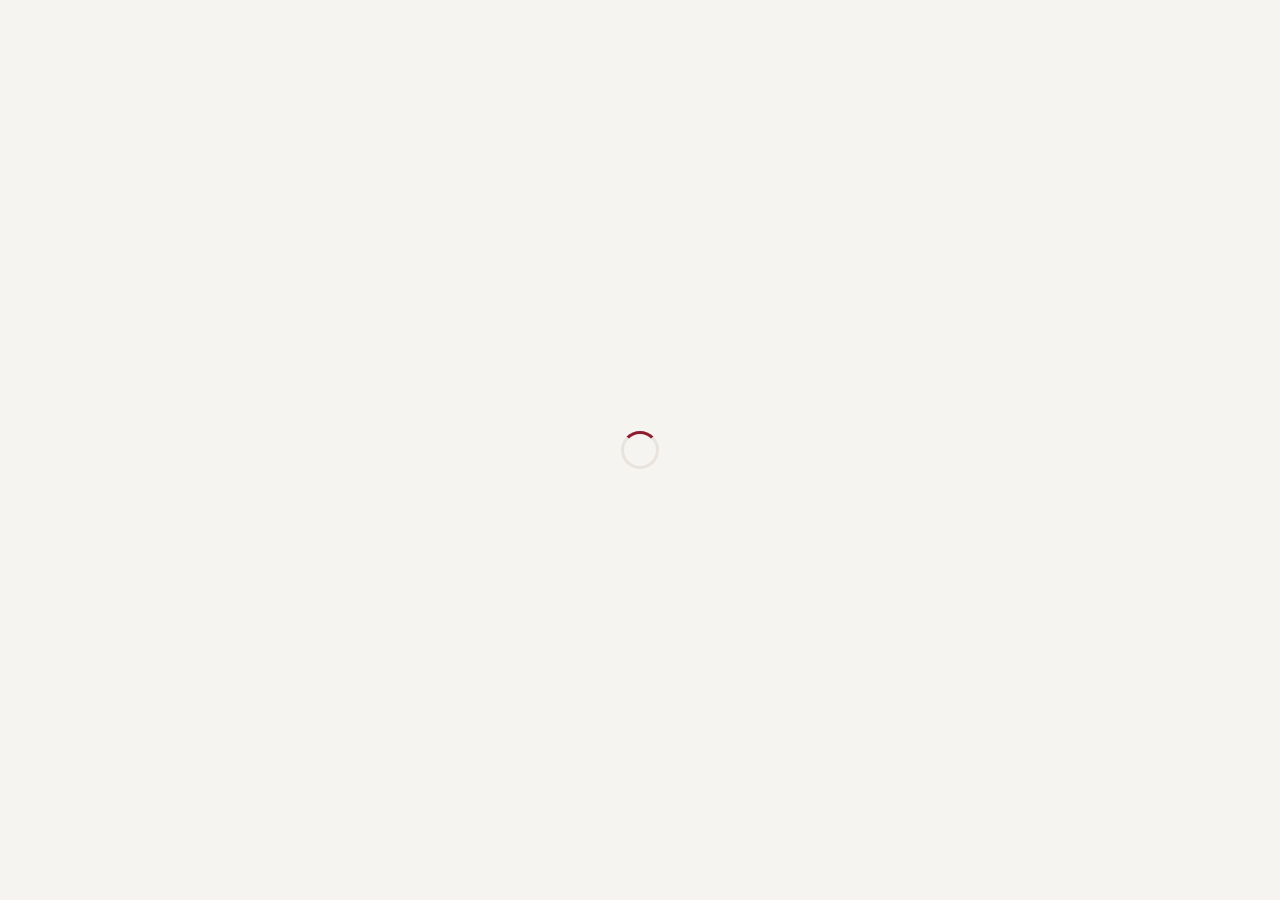
==== docs/index.html @ 516901fc "Dopo l'accesso con Google si torna alla pagina del link aperto (corso, file, profilo) Co-Authored-By" ====
<!doctype html>
<html lang="it" data-v="20261018r">
<head>
  <meta charset="utf-8">
  <meta name="viewport" content="width=device-width, initial-scale=1, viewport-fit=cover">
  <meta http-equiv="Content-Security-Policy" content="default-src 'self'; script-src 'self'; style-src 'self' https://fonts.googleapis.com; font-src https://fonts.gstatic.com; img-src 'self' data: blob: https://*.supabase.co https://*.backblazeb2.com https://*.r2.cloudflarestorage.com; media-src 'self' blob: https://*.supabase.co https://*.backblazeb2.com https://*.r2.cloudflarestorage.com; frame-src 'self' blob: https://*.supabase.co https://*.backblazeb2.com https://*.r2.cloudflarestorage.com; connect-src 'self' https://*.supabase.co wss://*.supabase.co https://*.backblazeb2.com https://*.r2.cloudflarestorage.com; object-src 'none'; base-uri 'self'; form-action 'self'">
  <meta name="referrer" content="strict-origin-when-cross-origin">
  <meta http-equiv="Cache-Control" content="no-cache">
  <meta name="theme-color" content="#8c1d2f">
  <meta name="apple-mobile-web-app-capable" content="yes">
  <meta name="mobile-web-app-capable" content="yes">
  <meta name="apple-mobile-web-app-title" content="Appunti STC">
  <meta name="apple-mobile-web-app-status-bar-style" content="black-translucent">
  <link rel="manifest" href="manifest.webmanifest">
  <title>Appunti per STC</title>
  <link rel="icon" href="img/favicon.svg" type="image/svg+xml">
  <link rel="apple-touch-icon" href="img/icon-180.png">
  <link rel="preconnect" href="https://fonts.googleapis.com">
  <link rel="preconnect" href="https://fonts.gstatic.com" crossorigin>
  <link rel="stylesheet" href="https://fonts.googleapis.com/css2?family=Inter:wght@400;500;600;700&family=Source+Serif+4:opsz,wght@8..60,500;8..60,600;8..60,700&display=swap">
  <link rel="stylesheet" href="css/style.css?v=20261018r">
  <script src="js/theme.js?v=20261018r"></script>
  <script src="config.js?v=20261018r"></script>
  <script src="js/vendor/supabase-2.110.0.js"></script>
  <script src="js/api.js?v=20261018r"></script>
  <script src="js/leagues.js?v=20261018r"></script>
  <script src="js/tour.js?v=20261018r"></script>
  <script src="js/app.js?v=20261018r" defer></script>
</head>
<body>
<svg xmlns="http://www.w3.org/2000/svg" class="sprite" width="0" height="0" aria-hidden="true">
  <symbol id="i-home" viewBox="0 0 24 24"><path d="M3 10.5 12 3l9 7.5V20a1 1 0 0 1-1 1h-5v-6h-6v6H4a1 1 0 0 1-1-1z" fill="none" stroke="currentColor" stroke-width="1.8" stroke-linejoin="round"/></symbol>
  <symbol id="i-book" viewBox="0 0 24 24"><path d="M4 5.5A2.5 2.5 0 0 1 6.5 3H20v15H6.5A2.5 2.5 0 0 0 4 20.5zM4 20.5A2.5 2.5 0 0 0 6.5 23H20v-5" fill="none" stroke="currentColor" stroke-width="1.8" stroke-linejoin="round"/><path d="M8 7h8M8 11h6" stroke="currentColor" stroke-width="1.8" stroke-linecap="round"/></symbol>
  <symbol id="i-upload" viewBox="0 0 24 24"><path d="M12 16V4m0 0-5 5m5-5 5 5M4 16v3a2 2 0 0 0 2 2h12a2 2 0 0 0 2-2v-3" fill="none" stroke="currentColor" stroke-width="1.8" stroke-linecap="round" stroke-linejoin="round"/></symbol>
  <symbol id="i-download" viewBox="0 0 24 24"><path d="M12 4v12m0 0-5-5m5 5 5-5M4 16v3a2 2 0 0 0 2 2h12a2 2 0 0 0 2-2v-3" fill="none" stroke="currentColor" stroke-width="1.8" stroke-linecap="round" stroke-linejoin="round"/></symbol>
  <symbol id="i-shield" viewBox="0 0 24 24"><path d="M12 3 4 6v6c0 4.6 3.4 8.4 8 9 4.6-.6 8-4.4 8-9V6z" fill="none" stroke="currentColor" stroke-width="1.8" stroke-linejoin="round"/><path d="m9 12 2 2 4-4" fill="none" stroke="currentColor" stroke-width="1.8" stroke-linecap="round" stroke-linejoin="round"/></symbol>
  <symbol id="i-search" viewBox="0 0 24 24"><circle cx="11" cy="11" r="7" fill="none" stroke="currentColor" stroke-width="1.8"/><path d="m20 20-3.5-3.5" stroke="currentColor" stroke-width="1.8" stroke-linecap="round"/></symbol>
  <symbol id="i-folder" viewBox="0 0 24 24"><path d="M3 6.5A1.5 1.5 0 0 1 4.5 5H9l2 2.5h8.5A1.5 1.5 0 0 1 21 9v9.5a1.5 1.5 0 0 1-1.5 1.5h-15A1.5 1.5 0 0 1 3 18.5z" fill="none" stroke="currentColor" stroke-width="1.8" stroke-linejoin="round"/></symbol>
  <symbol id="i-trash" viewBox="0 0 24 24"><path d="M4 7h16M10 11v6M14 11v6M5 7l1 12a2 2 0 0 0 2 2h8a2 2 0 0 0 2-2l1-12M9 7V4h6v3" fill="none" stroke="currentColor" stroke-width="1.8" stroke-linecap="round" stroke-linejoin="round"/></symbol>
  <symbol id="i-edit" viewBox="0 0 24 24"><path d="M4 20h4L19 9l-4-4L4 16zM13.5 6.5l4 4" fill="none" stroke="currentColor" stroke-width="1.8" stroke-linejoin="round"/></symbol>
  <symbol id="i-sun" viewBox="0 0 24 24"><circle cx="12" cy="12" r="4" fill="none" stroke="currentColor" stroke-width="1.8"/><path d="M12 2.5v2M12 19.5v2M4.6 4.6 6 6M18 18l1.4 1.4M2.5 12h2M19.5 12h2M4.6 19.4 6 18M18 6l1.4-1.4" stroke="currentColor" stroke-width="1.8" stroke-linecap="round"/></symbol>
  <symbol id="i-moon" viewBox="0 0 24 24"><path d="M20 14.5A8 8 0 0 1 9.5 4 8 8 0 1 0 20 14.5z" fill="none" stroke="currentColor" stroke-width="1.8" stroke-linejoin="round"/></symbol>
  <symbol id="i-plus" viewBox="0 0 24 24"><path d="M12 5v14M5 12h14" stroke="currentColor" stroke-width="2" stroke-linecap="round"/></symbol>
  <symbol id="i-logout" viewBox="0 0 24 24"><path d="M15 4h3a2 2 0 0 1 2 2v12a2 2 0 0 1-2 2h-3M10 16l-4-4 4-4M6 12h10" fill="none" stroke="currentColor" stroke-width="1.8" stroke-linecap="round" stroke-linejoin="round"/></symbol>
  <symbol id="i-menu" viewBox="0 0 24 24"><path d="M4 7h16M4 12h16M4 17h16" stroke="currentColor" stroke-width="1.8" stroke-linecap="round"/></symbol>
  <symbol id="i-user" viewBox="0 0 24 24"><circle cx="12" cy="8" r="4" fill="none" stroke="currentColor" stroke-width="1.8"/><path d="M4 21c1.5-4 4.5-6 8-6s6.5 2 8 6" fill="none" stroke="currentColor" stroke-width="1.8" stroke-linecap="round"/></symbol>
  <symbol id="i-users" viewBox="0 0 24 24"><circle cx="9" cy="8" r="3.5" fill="none" stroke="currentColor" stroke-width="1.8"/><path d="M2.5 20c1-3.5 3.5-5.5 6.5-5.5s5.5 2 6.5 5.5M16 4.5a3.5 3.5 0 0 1 0 7M18 14.5c2 .7 3.2 2.5 3.8 5.5" fill="none" stroke="currentColor" stroke-width="1.8" stroke-linecap="round"/></symbol>
  <symbol id="i-lock" viewBox="0 0 24 24"><rect x="5" y="10" width="14" height="11" rx="2" fill="none" stroke="currentColor" stroke-width="1.8"/><path d="M8 10V7a4 4 0 0 1 8 0v3" fill="none" stroke="currentColor" stroke-width="1.8"/></symbol>
  <symbol id="i-arrow-left" viewBox="0 0 24 24"><path d="M19 12H5m0 0 6-6m-6 6 6 6" fill="none" stroke="currentColor" stroke-width="1.8" stroke-linecap="round" stroke-linejoin="round"/></symbol>
  <symbol id="i-clock" viewBox="0 0 24 24"><circle cx="12" cy="12" r="9" fill="none" stroke="currentColor" stroke-width="1.8"/><path d="M12 7v5l3 2" fill="none" stroke="currentColor" stroke-width="1.8" stroke-linecap="round"/></symbol>
  <symbol id="i-file-pdf" viewBox="0 0 24 24"><path d="M6 2h8l5 5v13a2 2 0 0 1-2 2H6a2 2 0 0 1-2-2V4a2 2 0 0 1 2-2z" fill="none" stroke="currentColor" stroke-width="1.6" stroke-linejoin="round"/><path d="M14 2v5h5" fill="none" stroke="currentColor" stroke-width="1.6"/><text x="12" y="17.5" text-anchor="middle" font-size="5.6" font-weight="700" font-family="Arial, sans-serif" fill="currentColor">PDF</text></symbol>
  <symbol id="i-image" viewBox="0 0 24 24"><rect x="3" y="4" width="18" height="16" rx="2" fill="none" stroke="currentColor" stroke-width="1.8"/><circle cx="9" cy="10" r="2" fill="currentColor"/><path d="m4 18 5-5 4 4 3-3 4 4" fill="none" stroke="currentColor" stroke-width="1.8" stroke-linejoin="round"/></symbol>
  <symbol id="i-audio" viewBox="0 0 24 24"><path d="M9 18V6l11-2v12" fill="none" stroke="currentColor" stroke-width="1.8" stroke-linejoin="round"/><circle cx="6.5" cy="18" r="2.5" fill="none" stroke="currentColor" stroke-width="1.8"/><circle cx="17.5" cy="16" r="2.5" fill="none" stroke="currentColor" stroke-width="1.8"/></symbol>
  <symbol id="i-video" viewBox="0 0 24 24"><rect x="3" y="5" width="13" height="14" rx="2" fill="none" stroke="currentColor" stroke-width="1.8"/><path d="m16 10 5-3v10l-5-3z" fill="none" stroke="currentColor" stroke-width="1.8" stroke-linejoin="round"/></symbol>
  <symbol id="i-doc" viewBox="0 0 24 24"><path d="M6 2h8l5 5v13a2 2 0 0 1-2 2H6a2 2 0 0 1-2-2V4a2 2 0 0 1 2-2z" fill="none" stroke="currentColor" stroke-width="1.8" stroke-linejoin="round"/><path d="M14 2v5h5M8 13h8M8 17h5" fill="none" stroke="currentColor" stroke-width="1.8" stroke-linecap="round"/></symbol>
  <symbol id="i-archive" viewBox="0 0 24 24"><rect x="3" y="4" width="18" height="5" rx="1" fill="none" stroke="currentColor" stroke-width="1.8"/><path d="M5 9v10a2 2 0 0 0 2 2h10a2 2 0 0 0 2-2V9M10 13h4" fill="none" stroke="currentColor" stroke-width="1.8" stroke-linecap="round"/></symbol>
  <symbol id="i-trophy" viewBox="0 0 24 24"><path d="M8 4h8v5a4 4 0 0 1-8 0zM8 6H4.5a1 1 0 0 0-1 1c0 2.5 2 4.5 4.6 4.5M16 6h3.5a1 1 0 0 1 1 1c0 2.5-2 4.5-4.6 4.5M12 13v4M8.5 20h7M10 17h4l.5 3h-5z" fill="none" stroke="currentColor" stroke-width="1.8" stroke-linecap="round" stroke-linejoin="round"/></symbol>
  <symbol id="i-flag" viewBox="0 0 24 24"><path d="M5 21V4M5 4h11l-2 4 2 4H5" fill="none" stroke="currentColor" stroke-width="1.8" stroke-linecap="round" stroke-linejoin="round"/></symbol>
  <symbol id="i-ban" viewBox="0 0 24 24"><circle cx="12" cy="12" r="8.5" fill="none" stroke="currentColor" stroke-width="1.8"/><path d="m6 6 12 12" stroke="currentColor" stroke-width="1.8" stroke-linecap="round"/></symbol>
  <symbol id="i-dots" viewBox="0 0 24 24"><circle cx="5" cy="12" r="2" fill="currentColor"/><circle cx="12" cy="12" r="2" fill="currentColor"/><circle cx="19" cy="12" r="2" fill="currentColor"/></symbol>
  <symbol id="i-check" viewBox="0 0 24 24"><path d="m5 12.5 4.5 4.5L19 7.5" fill="none" stroke="currentColor" stroke-width="2" stroke-linecap="round" stroke-linejoin="round"/></symbol>
  <symbol id="i-link" viewBox="0 0 24 24"><path d="M14 4h6v6M20 4l-9 9M18 14v5a1 1 0 0 1-1 1H5a1 1 0 0 1-1-1V7a1 1 0 0 1 1-1h5" fill="none" stroke="currentColor" stroke-width="1.8" stroke-linecap="round" stroke-linejoin="round"/></symbol>
  <symbol id="i-phone" viewBox="0 0 24 24"><rect x="7" y="2.5" width="10" height="19" rx="2.5" fill="none" stroke="currentColor" stroke-width="1.8"/><path d="M11 18.5h2" stroke="currentColor" stroke-width="1.8" stroke-linecap="round"/></symbol>
  <symbol id="i-mail" viewBox="0 0 24 24"><rect x="3" y="5" width="18" height="14" rx="2" fill="none" stroke="currentColor" stroke-width="1.8"/><path d="m4 7 8 6 8-6" fill="none" stroke="currentColor" stroke-width="1.8" stroke-linejoin="round"/></symbol>
  <symbol id="i-chat" viewBox="0 0 24 24"><path d="M4 19.5 5.3 15A8 8 0 1 1 9 18.7z" fill="none" stroke="currentColor" stroke-width="1.8" stroke-linejoin="round"/></symbol>
  <symbol id="i-alert" viewBox="0 0 24 24"><path d="M12 3 2.5 20h19z" fill="none" stroke="currentColor" stroke-width="1.8" stroke-linejoin="round"/><path d="M12 10v4.5M12 17.2v.1" stroke="currentColor" stroke-width="2" stroke-linecap="round"/></symbol>
  <symbol id="i-heart" viewBox="0 0 24 24"><path d="M12 20s-7.5-4.6-7.5-10.2A4.3 4.3 0 0 1 12 7.3a4.3 4.3 0 0 1 7.5 2.5C19.5 15.4 12 20 12 20z" fill="currentColor"/></symbol>
  <symbol id="i-star" viewBox="0 0 24 24"><path d="M12 3.6l2.6 5.3 5.8.9-4.2 4.1 1 5.8L12 17l-5.2 2.7 1-5.8-4.2-4.1 5.8-.9z" stroke="currentColor" stroke-width="1.8" stroke-linejoin="round"/></symbol>
  <symbol id="i-thumb" viewBox="0 0 24 24"><path d="M7 10v10H4V10zM7 10l4-7c1.4 0 2.4 1.2 2.1 2.6L12.6 9H19a2 2 0 0 1 2 2.3l-1.2 7A2 2 0 0 1 17.8 20H7" stroke="currentColor" stroke-width="1.8" stroke-linejoin="round"/></symbol>
  <symbol id="i-sort" viewBox="0 0 24 24"><path d="M7 4v16m0 0-3-3m3 3 3-3M17 20V4m0 0-3 3m3-3 3 3" fill="none" stroke="currentColor" stroke-width="1.8" stroke-linecap="round" stroke-linejoin="round"/></symbol>
  <symbol id="i-chevron" viewBox="0 0 24 24"><path d="m9 6 6 6-6 6" fill="none" stroke="currentColor" stroke-width="2" stroke-linecap="round" stroke-linejoin="round"/></symbol>
  <symbol id="i-crest" viewBox="0 0 64 64"><path d="M32 4 8 14v4h48v-4z" fill="currentColor"/><rect x="8" y="50" width="48" height="5" fill="currentColor"/><rect x="5" y="56" width="54" height="4" fill="currentColor"/><g fill="currentColor"><rect x="12" y="21" width="6" height="27"/><rect x="23" y="21" width="6" height="27"/><rect x="35" y="21" width="6" height="27"/><rect x="46" y="21" width="6" height="27"/></g><circle cx="32" cy="11.5" r="2.5" fill="var(--crest-bg, #fff)"/></symbol>
</svg>
<div id="app">
  <div class="boot"><div class="spinner" aria-label="Caricamento"></div></div>
</div>
<div class="toast-stack" id="toasts" aria-live="polite"></div>
<noscript><p class="center">Per usare la piattaforma è necessario attivare JavaScript.</p></noscript>
</body>
</html>
---- docs/css/style.css ----
/* =========================================================================
   e-Learning d'Ateneo — foglio di stile
   ========================================================================= */
:root {
  --primary: #8c1d2f;
  --accent: #c8a24a;
  --primary-dark: color-mix(in srgb, var(--primary) 78%, #000);
  --brand: var(--primary);       /* fondo di barra laterale e riquadri di benvenuto */
  --brand-dark: color-mix(in srgb, var(--brand) 78%, #000);
  --primary-soft: color-mix(in srgb, var(--primary) 9%, var(--mix));
  --accent-soft: color-mix(in srgb, var(--accent) 18%, var(--mix));

  --bg: #f6f4f0;
  --surface: #ffffff;
  --ink: #1f1b1c;
  --ink-2: #4a4446;
  --muted: #7a7275;
  --line: #e8e3dd;
  --line-2: #f1ede8;

  --ok: #1f7a4d;
  --ok-soft: color-mix(in srgb, var(--ok) 11%, var(--mix));
  --err: #b42318;
  --err-soft: color-mix(in srgb, var(--err) 9%, var(--mix));

  --k-pdf: #c0392b;
  --k-image: #2a7f62;
  --k-audio: #7b4fc4;
  --k-video: #1f6fb2;
  --k-document: #3b5b8a;
  --k-other: #8a6d3b;

  --mix: #fff;
  --hover: #fbfaf8;              /* colore di base per le tinte chiare (in tema scuro diventa la superficie) */
  --accent-ink: color-mix(in srgb, var(--accent) 45%, #000);
  color-scheme: light;

  --radius: 14px;
  --radius-sm: 9px;
  --shadow: 0 1px 2px rgba(31, 27, 28, .05), 0 4px 16px rgba(31, 27, 28, .05);
  --shadow-lg: 0 10px 40px rgba(31, 27, 28, .12);
  --sidebar-w: 268px;

  --font: 'Inter', system-ui, -apple-system, 'Segoe UI', Roboto, sans-serif;
  --serif: 'Source Serif 4', Georgia, 'Times New Roman', serif;
}

*, *::before, *::after { box-sizing: border-box; }
html { -webkit-text-size-adjust: 100%; }
body { margin: 0; font-family: var(--font); color: var(--ink); background: var(--bg); font-size: 15px; line-height: 1.55; }
a { color: var(--primary); text-decoration: none; }
a:hover { text-decoration: underline; }
img { max-width: 100%; }
h1, h2, h3 { font-family: var(--serif); font-weight: 600; letter-spacing: -.01em; line-height: 1.2; margin: 0; }
h1 { font-size: clamp(1.6rem, 2.6vw, 2.1rem); }
h2 { font-size: 1.2rem; }
h3 { font-size: 1.05rem; }
p { margin: .4rem 0; }
svg { width: 20px; height: 20px; flex-shrink: 0; }
[hidden] { display: none !important; }
.sprite { position: absolute; width: 0; height: 0; overflow: hidden; }
.muted { color: var(--muted); }
.small { font-size: .85rem; }
.center { text-align: center; }
.right { text-align: right; }
.break { word-break: break-all; }
.eyebrow { text-transform: uppercase; letter-spacing: .12em; font-size: .72rem; font-weight: 600; color: var(--primary); margin: 0 0 .35rem; }
.skip-link { position: absolute; left: -999px; top: 8px; background: var(--surface); padding: 8px 14px; border-radius: 8px; z-index: 100; }
.skip-link:focus { left: 8px; }
:focus-visible { outline: 3px solid color-mix(in srgb, var(--accent) 70%, transparent); outline-offset: 2px; }

/* ---------- Pulsanti ---------- */
.btn {
  display: inline-flex; align-items: center; justify-content: center; gap: .5rem;
  padding: .65rem 1.1rem; border-radius: 10px; border: 1px solid transparent;
  font: 600 .92rem/1.2 var(--font); cursor: pointer; text-decoration: none !important;
  transition: background .15s, box-shadow .15s, transform .05s, border-color .15s; white-space: nowrap;
}
.btn svg { width: 18px; height: 18px; }
.btn:active { transform: translateY(1px); }
.btn-primary { background: var(--primary); color: #fff; box-shadow: 0 2px 8px color-mix(in srgb, var(--primary) 30%, transparent); }
.btn-primary:hover { background: var(--primary-dark); }
.btn-ghost { background: var(--surface); color: var(--ink); border-color: var(--line); }
.btn-ghost:hover { border-color: color-mix(in srgb, var(--primary) 40%, var(--line)); color: var(--primary); }
.btn-light { background: rgba(255, 255, 255, .16); color: #fff; border-color: rgba(255, 255, 255, .3); backdrop-filter: blur(4px); }
.btn-light:hover { background: rgba(255, 255, 255, .26); }
.btn-danger { background: var(--err-soft); color: var(--err); border-color: color-mix(in srgb, var(--err) 25%, var(--mix)); }
.btn-danger:hover { background: var(--err); color: #fff; }
.btn-sm { padding: .42rem .75rem; font-size: .82rem; border-radius: 8px; }
.btn-block { width: 100%; }
.icon-btn {
  display: inline-grid; place-items: center; width: 36px; height: 36px; border-radius: 9px;
  border: 1px solid var(--line); background: var(--surface); color: var(--ink-2); cursor: pointer;
  transition: all .15s;
}
.icon-btn svg { width: 18px; height: 18px; }
.icon-btn:hover { color: var(--primary); border-color: color-mix(in srgb, var(--primary) 35%, var(--line)); background: var(--primary-soft); }
.icon-btn.danger:hover { color: #fff; background: var(--err); border-color: var(--err); }
.link { font-weight: 600; font-size: .88rem; }

/* ---------- Layout applicazione ---------- */
.sidebar {
  position: fixed; inset: 0 auto 0 0; width: var(--sidebar-w); z-index: 40;
  background: linear-gradient(180deg, var(--brand) 0%, var(--brand-dark) 100%);
  color: #fff; display: flex; flex-direction: column; padding: 22px 16px;
  transition: transform .25s ease;
}
.brand { display: flex; align-items: center; gap: 12px; color: inherit; text-decoration: none !important; padding: 4px 8px 22px; border-bottom: 1px solid rgba(255, 255, 255, .14); }
.brand-crest { width: 40px; height: 40px; color: var(--accent); --crest-bg: var(--primary); }
.brand-text { display: flex; flex-direction: column; line-height: 1.2; }
.brand-text strong { font-family: var(--serif); font-size: 1.2rem; font-weight: 700; }
.brand-text small { opacity: .75; font-size: .76rem; }
.nav { display: flex; flex-direction: column; gap: 3px; margin-top: 18px; }
.nav-label { text-transform: uppercase; letter-spacing: .14em; font-size: .66rem; opacity: .55; margin: 14px 12px 6px; }
.nav a { display: flex; align-items: center; gap: 12px; color: rgba(255, 255, 255, .85); padding: 10px 12px; border-radius: 10px; font-weight: 500; text-decoration: none; transition: background .15s; }
.nav a svg { opacity: .85; }
.nav a:hover { background: rgba(255, 255, 255, .09); color: #fff; }
.nav a.active { background: rgba(255, 255, 255, .15); color: #fff; box-shadow: inset 3px 0 0 var(--accent); }
.sidebar-foot { margin-top: auto; display: flex; gap: 10px; align-items: flex-start; font-size: .76rem; opacity: .7; padding: 14px 8px 0; border-top: 1px solid rgba(255, 255, 255, .14); }
.sidebar-foot svg { width: 16px; height: 16px; margin-top: 2px; }
.sidebar-backdrop { display: none; }

.main-wrap { margin-left: var(--sidebar-w); min-height: 100vh; display: flex; flex-direction: column; }
.topbar {
  position: sticky; top: 0; z-index: 30; display: flex; align-items: center; gap: 16px;
  padding: 14px 32px; background: color-mix(in srgb, var(--bg) 85%, transparent);
  backdrop-filter: blur(10px); border-bottom: 1px solid var(--line);
}
.menu-btn { display: none; }
.top-search { flex: 1; max-width: 560px; position: relative; }
.top-search svg { position: absolute; left: 13px; top: 50%; transform: translateY(-50%); color: var(--muted); width: 18px; height: 18px; }
.top-search input[type=search] { width: 100%; padding: .7rem 1rem .7rem 2.6rem; border-radius: 12px; border: 1px solid var(--line); background: var(--surface); font: inherit; }
.top-search input:focus { outline: none; border-color: color-mix(in srgb, var(--primary) 45%, var(--line)); box-shadow: 0 0 0 4px var(--primary-soft); }

.user-menu { margin-left: auto; position: relative; }
.user-btn { display: flex; align-items: center; gap: 10px; background: none; border: 0; cursor: pointer; padding: 4px 6px; border-radius: 12px; font: inherit; color: inherit; text-align: left; }
.user-btn:hover { background: var(--surface); }
.user-meta { display: flex; flex-direction: column; line-height: 1.2; }
.user-meta strong { font-size: .9rem; }
.user-meta small { font-size: .74rem; color: var(--muted); }
.avatar {
  width: 38px; height: 38px; border-radius: 50%; display: grid; place-items: center;
  background: linear-gradient(135deg, var(--primary), color-mix(in srgb, var(--primary) 60%, var(--accent)));
  color: #fff; font-weight: 700; font-size: .85rem; letter-spacing: .02em; flex-shrink: 0;
}
.avatar.sm { width: 34px; height: 34px; font-size: .78rem; }
.avatar.lg { width: 72px; height: 72px; font-size: 1.4rem; flex: none; }
.profile-head { display: flex; align-items: center; gap: 18px; }
.profile-head h1 { margin: 2px 0 4px; }
.profile-head p { margin: 0; }
a.user-link { color: inherit; text-decoration: none; }
a.user-link:hover strong, .podium-name:hover strong { color: var(--primary); text-decoration: underline; }
.podium-name { color: inherit; text-decoration: none; }
.dropdown {
  position: absolute; right: 0; top: calc(100% + 8px); width: 260px; background: var(--surface);
  border: 1px solid var(--line); border-radius: 12px; box-shadow: var(--shadow-lg); padding: 6px;
  opacity: 0; visibility: hidden; transform: translateY(-4px); transition: all .15s;
}
.user-menu.open .dropdown { opacity: 1; visibility: visible; transform: none; }
.dropdown-head { padding: 10px 12px; border-bottom: 1px solid var(--line-2); margin-bottom: 4px; display: flex; flex-direction: column; }
.dropdown-head small { color: var(--muted); word-break: break-all; }
.dropdown a, .dropdown button {
  display: flex; width: 100%; align-items: center; gap: 10px; padding: 9px 12px; border-radius: 8px;
  background: none; border: 0; font: inherit; color: var(--ink); cursor: pointer; text-decoration: none;
}
.dropdown a:hover, .dropdown button:hover { background: var(--primary-soft); color: var(--primary); }
.dropdown svg { width: 18px; height: 18px; }

.content { padding: 28px 32px 40px; flex: 1; width: 100%; max-width: 1360px; }
.footer { display: flex; justify-content: space-between; flex-wrap: wrap; gap: 8px; padding: 18px 32px; color: var(--muted); font-size: .8rem; border-top: 1px solid var(--line); }

/* ---------- Messaggi ---------- */
.flash-stack { display: grid; gap: 10px; margin-bottom: 20px; }
.flash { display: flex; align-items: center; gap: 10px; padding: 12px 16px; border-radius: 10px; font-weight: 500; font-size: .92rem; border: 1px solid; margin: 12px 0; }
.flash-stack .flash { margin: 0; }
.flash-success { background: var(--ok-soft); color: var(--ok); border-color: color-mix(in srgb, var(--ok) 20%, var(--mix)); }
.flash-error { background: var(--err-soft); color: var(--err); border-color: color-mix(in srgb, var(--err) 20%, var(--mix)); }
.flash-close { margin-left: auto; background: none; border: 0; font-size: 1.3rem; line-height: 1; cursor: pointer; color: inherit; opacity: .6; }

/* ---------- Pannelli & intestazioni ---------- */
.panel { background: var(--surface); border: 1px solid var(--line); border-radius: var(--radius); box-shadow: var(--shadow); padding: 22px; margin-bottom: 24px; }
.panel-head { display: flex; align-items: center; justify-content: space-between; gap: 12px; margin-bottom: 16px; }
.panel-head.wrap { flex-wrap: wrap; }
.page-head { display: flex; align-items: flex-end; justify-content: space-between; gap: 16px; flex-wrap: wrap; margin-bottom: 22px; }
.back-link { display: inline-flex; align-items: center; gap: 6px; color: var(--muted); font-size: .88rem; font-weight: 500; margin-bottom: 14px; }
.back-link svg { width: 16px; height: 16px; }
.back-link:hover { color: var(--primary); text-decoration: none; }

.welcome {
  position: relative; overflow: hidden; display: flex; justify-content: space-between; align-items: center; gap: 20px; flex-wrap: wrap;
  padding: 30px 32px; border-radius: 18px; margin-bottom: 22px; color: #fff;
  background:
    radial-gradient(circle at 92% -10%, color-mix(in srgb, var(--accent) 55%, transparent) 0, transparent 40%),
    linear-gradient(120deg, var(--brand) 0%, var(--brand-dark) 100%);
}
.welcome::after { content: ''; position: absolute; inset: 0; background-image: radial-gradient(rgba(255, 255, 255, .08) 1px, transparent 1px); background-size: 18px 18px; pointer-events: none; }
.welcome > * { position: relative; z-index: 1; }
.welcome .eyebrow { color: var(--accent); }
.welcome .muted { color: rgba(255, 255, 255, .78); }
.welcome-actions { display: flex; gap: 10px; flex-wrap: wrap; }
.welcome .btn-primary { background: #fff; color: var(--primary); box-shadow: none; }
.welcome .btn-primary:hover { background: var(--accent-soft); }
.welcome .btn-ghost { background: transparent; color: #fff; border-color: rgba(255, 255, 255, .4); }
.welcome .btn-ghost:hover { background: rgba(255, 255, 255, .12); color: #fff; }

.stats { display: grid; grid-template-columns: repeat(4, 1fr); gap: 16px; margin-bottom: 24px; }
.stat { display: flex; align-items: center; gap: 14px; background: var(--surface); border: 1px solid var(--line); border-radius: var(--radius); padding: 18px; box-shadow: var(--shadow); }
.stat-ic { width: 46px; height: 46px; border-radius: 12px; display: grid; place-items: center; background: var(--primary-soft); color: var(--primary); }
.stat strong { display: block; font-family: var(--serif); font-size: 1.55rem; line-height: 1.1; }
.stat small { color: var(--muted); font-size: .82rem; }

.two-col { display: grid; grid-template-columns: 1.15fr 1fr; gap: 24px; align-items: start; }

/* ---------- Corsi ---------- */
.course-grid { display: grid; grid-template-columns: repeat(auto-fill, minmax(250px, 1fr)); gap: 20px; }
.course-grid.compact { grid-template-columns: repeat(auto-fill, minmax(200px, 1fr)); gap: 14px; }
.dash-stack { display: grid; gap: 24px; }
.dash-courses { grid-template-columns: repeat(3, minmax(0, 1fr)); gap: 16px; }
.dash-stack > .panel { margin: 0; }
@media (max-width: 1000px) { .dash-courses { grid-template-columns: repeat(2, minmax(0, 1fr)); } }
@media (max-width: 560px) { .dash-courses { grid-template-columns: 1fr; } }
.course-card { display: flex; flex-direction: column; background: var(--surface); border: 1px solid var(--line); border-radius: var(--radius); overflow: hidden; color: inherit; text-decoration: none !important; box-shadow: var(--shadow); transition: transform .18s, box-shadow .18s; }
.course-card:hover { transform: translateY(-3px); box-shadow: var(--shadow-lg); }
.course-cover { position: relative; height: 96px; padding: 14px; color: #fff; overflow: hidden; }
.compact .course-cover { height: 78px; }
.course-cover::before { content: ''; position: absolute; inset: 0; background-image: repeating-linear-gradient(135deg, rgba(255, 255, 255, .07) 0 2px, transparent 2px 14px); }
.cover-ic { position: absolute; right: -8px; bottom: -14px; width: 86px; height: 86px; opacity: .18; }
.course-code { position: relative; display: inline-block; font-size: .7rem; font-weight: 700; letter-spacing: .08em; background: rgba(0, 0, 0, .18); padding: 3px 9px; border-radius: 99px; }
.course-code.light { background: rgba(255, 255, 255, .16); }
.course-info { padding: 14px 16px 16px; display: flex; flex-direction: column; flex: 1; }
.course-info h3 { margin-bottom: 2px; }
.course-info p { font-size: .84rem; margin: 0 0 12px; }
.course-foot { margin-top: auto; display: flex; align-items: center; justify-content: space-between; gap: 8px; font-size: .8rem; color: var(--ink-2); }
.course-foot span { display: inline-flex; align-items: center; gap: 6px; }
.course-foot svg { width: 15px; height: 15px; color: var(--primary); }

.cover-0 { background: linear-gradient(135deg, #8c1d2f, #b33a4d); }
.cover-1 { background: linear-gradient(135deg, #1d4e89, #3a78b8); }
.cover-2 { background: linear-gradient(135deg, #1f6b54, #34977a); }
.cover-3 { background: linear-gradient(135deg, #6a3f99, #9466c4); }
.cover-4 { background: linear-gradient(135deg, #a3611a, #cf8b3c); }
.cover-5 { background: linear-gradient(135deg, #24525e, #3f8496); }
.cover-6 { background: linear-gradient(135deg, #7c2d58, #ab4f83); }
.cover-7 { background: linear-gradient(135deg, #3d4a5c, #607089); }

.course-hero { position: relative; overflow: hidden; border-radius: 18px; color: #fff; padding: 30px 32px; display: flex; justify-content: space-between; gap: 24px; margin-bottom: 24px; }
/* il titolo va a capo nel suo spazio: numero di materiali e pulsanti restano a destra */
.course-hero-body { flex: 1 1 auto; min-width: 0; }
.course-hero-body h1 { overflow-wrap: break-word; }
.course-hero-side { flex: none; }
.course-hero::before { content: ''; position: absolute; inset: 0; background-image: repeating-linear-gradient(135deg, rgba(255, 255, 255, .06) 0 2px, transparent 2px 16px); }
.course-hero > * { position: relative; }
.course-hero h1 { margin: 10px 0 6px; font-size: clamp(1.7rem, 3vw, 2.4rem); }
.course-hero p { opacity: .9; margin: 0; }
.course-desc { max-width: 680px; margin-top: 10px !important; opacity: .82 !important; font-size: .93rem; }
.course-hero-side { display: flex; flex-direction: column; align-items: flex-end; justify-content: space-between; gap: 16px; }
.hero-count { text-align: right; }
.hero-count strong { display: block; font-family: var(--serif); font-size: 2.4rem; line-height: 1; }
.hero-count small { opacity: .8; }
.hero-admin { display: flex; gap: 8px; flex-wrap: wrap; justify-content: flex-end; }
.hero-admin .danger:hover { background: var(--err); border-color: var(--err); }

.course-layout { display: grid; grid-template-columns: minmax(0, 1fr) 340px; gap: 24px; align-items: start; }
.upload-panel { position: sticky; top: 92px; }
.upload-panel h2 { display: flex; align-items: center; gap: 8px; margin-bottom: 4px; }
.upload-panel h2 svg { color: var(--primary); }

/* ---------- Tab e ricerca inline ---------- */
.tabs { display: flex; gap: 6px; flex-wrap: wrap; }
.tabs a { padding: 7px 13px; border-radius: 99px; color: var(--ink-2); font-weight: 500; font-size: .86rem; border: 1px solid var(--line); text-decoration: none; }
.tabs a span { color: var(--muted); font-size: .78rem; margin-left: 3px; }
.tabs a:hover { border-color: color-mix(in srgb, var(--primary) 40%, var(--line)); }
.tabs a.active { background: var(--primary); border-color: var(--primary); color: #fff; }
.tabs a.active span { color: rgba(255, 255, 255, .8); }
.inline-search { position: relative; }
.inline-search svg { position: absolute; left: 11px; top: 50%; transform: translateY(-50%); width: 16px; height: 16px; color: var(--muted); }
.inline-search input[type=search] { padding: .52rem .8rem .52rem 2.1rem; border: 1px solid var(--line); border-radius: 10px; font: inherit; font-size: .88rem; width: 220px; background: var(--bg); }

.filter-bar { display: flex; gap: 10px; margin-bottom: 20px; flex-wrap: wrap; }
.input-ic { position: relative; flex: 0 1 420px; }
.input-ic.grow { flex: 1 1 360px; }
.input-ic svg { position: absolute; left: 12px; top: 50%; transform: translateY(-50%); color: var(--muted); width: 18px; height: 18px; }
.input-ic input { padding-left: 2.5rem !important; }

/* ---------- Elenco file ---------- */
.file-list { list-style: none; margin: 0; padding: 0; display: flex; flex-direction: column; }
.file-item { display: flex; align-items: center; gap: 14px; padding: 12px 6px; border-bottom: 1px solid var(--line-2); border-radius: 10px; transition: background .12s; }
.file-item:last-child { border-bottom: 0; }
.file-item:hover { background: var(--hover); }
.file-thumb { width: 52px; height: 52px; border-radius: 11px; display: grid; place-items: center; overflow: hidden; flex-shrink: 0; color: var(--kc); background: color-mix(in srgb, var(--kc) 11%, var(--mix)); }
.file-thumb svg { width: 26px; height: 26px; }
.file-thumb img { width: 100%; height: 100%; object-fit: cover; }
.dense .file-thumb { width: 42px; height: 42px; }
.dense .file-thumb svg { width: 22px; height: 22px; }
.file-body { min-width: 0; flex: 1; }
.file-title { display: block; font-weight: 600; color: var(--ink); overflow: hidden; text-overflow: ellipsis; white-space: nowrap; }
.file-title:has(+ .badge-new) { display: inline-block; max-width: calc(100% - 66px); vertical-align: bottom; }
.file-meta { display: flex; flex-wrap: wrap; align-items: center; gap: 6px; font-size: .8rem; color: var(--muted); margin-top: 3px; }
.meta-link { color: var(--ink-2); font-weight: 500; }
.dot { opacity: .5; }
.file-actions { display: flex; gap: 6px; flex-shrink: 0; }
.file-actions form { margin: 0; }

.kind-pdf { --kc: var(--k-pdf); }
.kind-image { --kc: var(--k-image); }
.kind-audio { --kc: var(--k-audio); }
.kind-video { --kc: var(--k-video); }
.kind-document { --kc: var(--k-document); }
.kind-other { --kc: var(--k-other); }
.tag { display: inline-block; font-size: .7rem; font-weight: 700; letter-spacing: .03em; text-transform: uppercase; padding: 2px 8px; border-radius: 6px; color: var(--kc, var(--primary)); background: color-mix(in srgb, var(--kc, var(--primary)) 11%, var(--mix)); }

.empty { text-align: center; padding: 36px 16px; color: var(--muted); }
.empty svg { width: 46px; height: 46px; color: color-mix(in srgb, var(--primary) 40%, var(--mix)); margin-bottom: 6px; }
.empty .btn { margin-top: 12px; }
.empty.small { padding: 20px; }
.results-count { margin: 0 0 8px; }

/* ---------- Form ---------- */
.form, .upload-form { display: flex; flex-direction: column; gap: 14px; margin-top: 18px; }
.form label, .upload-form label { display: flex; flex-direction: column; gap: 6px; font-weight: 600; font-size: .86rem; color: var(--ink-2); }
input[type=text], input[type=email], input[type=search], textarea, select {
  width: 100%; padding: .68rem .85rem; border: 1px solid var(--line); border-radius: 10px;
  font: inherit; font-weight: 400; color: var(--ink); background: var(--surface); transition: border-color .15s, box-shadow .15s;
}
textarea { resize: vertical; }
select { width: auto; min-width: 160px; }
input:focus, textarea:focus, select:focus { outline: none; border-color: color-mix(in srgb, var(--primary) 45%, var(--line)); box-shadow: 0 0 0 4px var(--primary-soft); }
.form-row { display: grid; grid-template-columns: 1fr 1fr; gap: 14px; }
.form-actions { display: flex; justify-content: flex-end; gap: 10px; margin-top: 6px; }
.form-panel { max-width: 720px; }
.form-error { color: var(--err); font-size: .86rem; font-weight: 500; margin: 0; }

.dropzone {
  position: relative; display: flex !important; flex-direction: column; align-items: center; gap: 4px !important;
  padding: 26px 16px; border: 2px dashed color-mix(in srgb, var(--primary) 28%, var(--line)); border-radius: 12px;
  background: var(--primary-soft); text-align: center; cursor: pointer; transition: all .15s; color: var(--ink-2) !important;
}
.dropzone svg { width: 34px; height: 34px; color: var(--primary); margin-bottom: 4px; }
.dropzone strong { color: var(--ink); font-size: .95rem; }
.dropzone span { font-weight: 400; font-size: .84rem; }
.dropzone u { color: var(--primary); }
.dropzone input { position: absolute; inset: 0; opacity: 0; cursor: pointer; }
.dropzone.drag { border-color: var(--primary); background: color-mix(in srgb, var(--primary) 14%, var(--mix)); transform: scale(1.01); }
.selected-files { list-style: none; margin: -4px 0 0; padding: 0; display: flex; flex-direction: column; gap: 6px; }
.selected-files li { display: flex; justify-content: space-between; gap: 8px; font-size: .82rem; padding: 7px 10px; background: var(--bg); border-radius: 8px; }
.selected-files li span:first-child { overflow: hidden; text-overflow: ellipsis; white-space: nowrap; }
.progress { position: relative; height: 26px; background: var(--line-2); border-radius: 99px; overflow: hidden; }
.progress-bar { height: 100%; width: 0; background: linear-gradient(90deg, var(--primary), color-mix(in srgb, var(--primary) 60%, var(--accent))); transition: width .2s; }
.progress span { position: absolute; inset: 0; display: grid; place-items: center; font-size: .78rem; font-weight: 700; color: var(--ink); }

/* ---------- Dettaglio file ---------- */
.file-layout { display: grid; grid-template-columns: minmax(0, 1fr) 340px; gap: 24px; align-items: start; }
.viewer-panel { padding: 0; overflow: hidden; }
.viewer { background: #2b2627; min-height: 300px; display: grid; place-items: center; }
.viewer iframe { width: 100%; height: 78vh; border: 0; background: #fff; display: block; }
.viewer img { display: block; max-height: 78vh; width: auto; margin: 0 auto; }
.viewer video { width: 100%; max-height: 78vh; display: block; background: #000; }
.viewer.kind-audio, .viewer.kind-document, .viewer.kind-other { background: linear-gradient(135deg, var(--primary-soft), var(--accent-soft)); }
.audio-card { display: flex; flex-direction: column; align-items: center; gap: 14px; padding: 48px 24px; width: 100%; max-width: 520px; text-align: center; }
.audio-art { width: 140px; height: 140px; border-radius: 24px; display: grid; place-items: center; color: #fff; background: linear-gradient(135deg, var(--k-audio), #a77ee6); box-shadow: var(--shadow-lg); }
.audio-art svg { width: 64px; height: 64px; }
.audio-card audio { width: 100%; }
.no-preview { text-align: center; padding: 60px 24px; color: var(--ink-2); }
.no-preview > svg { width: 64px; height: 64px; color: var(--primary); }
.file-details h1 { font-size: 1.45rem; margin: 10px 0 8px; word-break: break-word; }
.file-desc { color: var(--ink-2); white-space: pre-line; }
.details { display: grid; grid-template-columns: auto 1fr; gap: 8px 14px; margin: 18px 0; font-size: .88rem; }
.details dt { color: var(--muted); }
.details dd { margin: 0; font-weight: 500; }
.stack { display: flex; flex-direction: column; gap: 10px; }
.stack form { margin: 0; }

/* ---------- Amministrazione ---------- */
.table-wrap { overflow-x: auto; margin: 0 -22px; }
.table { width: 100%; border-collapse: collapse; font-size: .88rem; }
.table th { text-align: left; font-size: .72rem; text-transform: uppercase; letter-spacing: .08em; color: var(--muted); font-weight: 600; padding: 10px 22px; border-bottom: 1px solid var(--line); background: var(--hover); }
.table td { padding: 12px 22px; border-bottom: 1px solid var(--line-2); vertical-align: middle; }
.table th.right, .table td.right { text-align: right; }
.table form { margin: 0; display: inline-block; }
.user-cell { display: flex; align-items: center; gap: 10px; }
.user-cell div { display: flex; flex-direction: column; }
.user-cell small { color: var(--muted); }
.role { display: inline-block; padding: 3px 10px; border-radius: 99px; font-size: .76rem; font-weight: 600; }
.role-admin { background: var(--accent-soft); color: var(--accent-ink); }
.role-student { background: var(--line-2); color: var(--ink-2); }
.audit { list-style: none; margin: 0; padding: 0; }
.audit li { display: grid; grid-template-columns: 170px 1fr auto; gap: 12px; align-items: center; padding: 9px 0; border-bottom: 1px solid var(--line-2); font-size: .86rem; }
.audit li:last-child { border-bottom: 0; }
.audit-action { font-size: .72rem; font-weight: 700; text-transform: uppercase; letter-spacing: .04em; color: var(--ink-2); background: var(--line-2); border-radius: 6px; padding: 3px 8px; justify-self: start; }
.a-file_eliminato, .a-corso_eliminato, .a-login_rifiutato, .a-ruolo_admin_revocato { background: var(--err-soft); color: var(--err); }
.a-file_caricato, .a-corso_creato { background: var(--ok-soft); color: var(--ok); }
.a-ruolo_admin_assegnato { background: var(--accent-soft); color: var(--accent-ink); }
.audit-text { overflow: hidden; text-overflow: ellipsis; }

/* ---------- Errori ---------- */
.error-page { min-height: 100vh; display: grid; place-items: center; }
.error-card { max-width: 520px; margin: 60px auto; text-align: center; padding: 40px 32px; }
.error-code { display: block; font-family: var(--serif); font-size: 4rem; font-weight: 700; color: var(--primary); line-height: 1; margin-bottom: 8px; }
.error-card .btn { margin-top: 16px; }

/* ---------- Login ---------- */
.login-page { background: var(--surface); }
.login-grid { display: grid; grid-template-columns: 1.1fr 1fr; min-height: 100vh; }
.login-hero {
  position: relative; overflow: hidden; color: #fff; padding: 44px 56px; display: flex; flex-direction: column;
  background:
    radial-gradient(circle at 85% 15%, color-mix(in srgb, var(--accent) 45%, transparent) 0, transparent 38%),
    radial-gradient(circle at 10% 95%, rgba(255, 255, 255, .1) 0, transparent 35%),
    linear-gradient(150deg, var(--brand) 0%, var(--brand-dark) 100%);
}
.hero-pattern { position: absolute; inset: 0; background-image: radial-gradient(rgba(255, 255, 255, .09) 1px, transparent 1px); background-size: 22px 22px; mask-image: linear-gradient(180deg, #000, transparent 85%); }
.login-hero > * { position: relative; }
.brand-lg { border: 0; padding: 0; }
.brand-lg .brand-crest { width: 52px; height: 52px; }
.brand-lg .brand-text strong { font-size: 1.5rem; }
.brand-lg .brand-text small { font-size: .88rem; }
.hero-copy { margin: auto 0; max-width: 560px; padding: 40px 0; }
.hero-copy .eyebrow { color: var(--accent); }
.hero-copy h1 { font-size: clamp(2rem, 3.6vw, 3rem); font-weight: 600; margin-bottom: 16px; }
.lead { font-size: 1.08rem; opacity: .86; }
.hero-features { list-style: none; padding: 0; margin: 28px 0 0; display: grid; gap: 14px; }
.hero-features li { display: flex; align-items: center; gap: 14px; opacity: .95; }
.feat-ic { width: 40px; height: 40px; border-radius: 11px; display: grid; place-items: center; background: rgba(255, 255, 255, .12); border: 1px solid rgba(255, 255, 255, .18); flex-shrink: 0; }
.feat-ic svg { color: var(--accent); }
.hero-foot { opacity: .6; font-size: .8rem; margin: 0; }
.login-panel { display: grid; place-items: center; padding: 40px 24px; background: var(--bg); }
.login-card { width: 100%; max-width: 420px; background: var(--surface); border: 1px solid var(--line); border-radius: 18px; padding: 36px 32px; box-shadow: var(--shadow-lg); }
.login-card h2 { font-size: 1.8rem; }
.login-card > .muted { margin-bottom: 22px; }
.btn-sso { padding: .95rem 1rem; font-size: 1rem; margin-top: 8px; }
.sso-crest { width: 22px !important; height: 22px !important; color: var(--accent); --crest-bg: var(--primary); }
.privacy-note { display: flex; gap: 12px; margin-top: 24px; padding: 14px; background: var(--bg); border-radius: 12px; font-size: .82rem; color: var(--ink-2); }
.privacy-note svg { color: var(--ok); margin-top: 2px; }
.privacy-note p { margin: 0; }
.privacy-note strong { display: block; color: var(--ink); margin-bottom: 2px; }
.dev-banner { font-size: .82rem; background: var(--accent-soft); border: 1px dashed var(--accent); padding: 10px 12px; border-radius: 10px; color: var(--ink-2); }
.dev-banner strong { display: block; color: var(--ink); }

/* ---------- Responsive ---------- */
@media (max-width: 1180px) {
  .two-col, .course-layout, .file-layout { grid-template-columns: 1fr; }
  .upload-panel { position: static; }
  .stats { grid-template-columns: repeat(2, 1fr); }
}
@media (max-width: 900px) {
  .sidebar { transform: translateX(-100%); box-shadow: var(--shadow-lg); }
  body.sidebar-open .sidebar { transform: none; }
  body.sidebar-open .sidebar-backdrop { display: block; position: fixed; inset: 0; background: rgba(0, 0, 0, .35); z-index: 35; }
  .main-wrap { margin-left: 0; }
  .menu-btn { display: inline-grid; }
  .topbar { padding: 12px 16px; gap: 10px; }
  .content { padding: 20px 16px 32px; }
  .footer { padding: 16px; }
  .user-meta { display: none; }
  .login-grid { grid-template-columns: 1fr; }
  .login-hero { padding: 28px 24px; }
  .hero-copy { padding: 28px 0 10px; }
  .hero-features, .hero-foot { display: none; }
  .welcome, .course-hero { padding: 24px 20px; }
  .course-hero { flex-wrap: wrap; }
  .course-hero-side { align-items: flex-start; flex-direction: row; width: 100%; }
  .hero-count { text-align: left; }
  .audit li { grid-template-columns: 1fr; gap: 4px; }
}
@media (max-width: 560px) {
  .stats { grid-template-columns: 1fr 1fr; gap: 10px; }
  .stat { padding: 14px; gap: 10px; }
  .stat-ic { width: 38px; height: 38px; }
  .form-row { grid-template-columns: 1fr; }
  .inline-search, .inline-search input { width: 100%; }
  .file-meta .dot, .file-meta span:nth-last-child(-n+2) { display: none; }
  .panel { padding: 16px; }
  .table-wrap { margin: 0 -16px; }
}

/* ---------- Versione statica (GitHub Pages + Supabase) ---------- */
.boot { min-height: 50vh; display: grid; place-items: center; }
#app > .boot { min-height: 100vh; }
.spinner { width: 38px; height: 38px; border-radius: 50%; border: 3px solid var(--line); border-top-color: var(--primary); animation: spin .8s linear infinite; }
@keyframes spin { to { transform: rotate(360deg); } }
.toast-stack { position: fixed; z-index: 100; right: 16px; bottom: 16px; display: grid; gap: 10px; max-width: min(420px, calc(100vw - 32px)); }
.toast-stack .flash { margin: 0; box-shadow: var(--shadow-lg); animation: toast-in .2s ease; transition: opacity .4s, transform .4s; }
.toast-stack .flash.out { opacity: 0; transform: translateY(8px); }
@keyframes toast-in { from { opacity: 0; transform: translateY(8px); } }
.demo-bar { position: fixed; z-index: 90; left: 50%; bottom: 14px; transform: translateX(-50%); background: var(--ink); color: #fff; font-size: .78rem; padding: 7px 14px; border-radius: 99px; box-shadow: var(--shadow-lg); max-width: calc(100vw - 32px); text-align: center; }
.login-grid { background: var(--bg); }
.btn-sso .google-g { width: 22px; height: 22px; background: #fff; border-radius: 50%; padding: 2px; }
.selected-files li.bad { background: var(--err-soft); color: var(--err); }
.selected-files li.bad .muted { color: var(--err); }
.error-card .error-code { font-size: 3rem; }
.legal { max-width: 820px; margin: 0 auto; }
.legal h2 { margin: 1.6rem 0 .4rem; }
.legal ul { padding-left: 1.2rem; }
.legal li { margin: .3rem 0; }
.footer a { color: inherit; text-decoration: underline; }
.hero-foot a { color: inherit; text-decoration: underline; }
.usage-bar { height: 12px; border-radius: 99px; background: var(--line-2); overflow: hidden; margin: 4px 0 10px; }
.usage-bar > div { height: 100%; width: 0; border-radius: 99px; background: var(--ok); transition: width .4s; }
.usage-mid > div { background: var(--accent); }
.usage-high > div { background: var(--err); }
.flash-info { background: var(--accent-soft); color: var(--accent-ink); border-color: color-mix(in srgb, var(--accent) 35%, var(--mix)); }
.pin-note { display: flex; gap: 8px; align-items: center; font-size: .84rem; color: var(--ok); background: var(--ok-soft); padding: 8px 10px; border-radius: 8px; margin: 0 0 14px; }
.pin-note svg { width: 16px; height: 16px; }
.usage-sub { font-family: var(--font); font-size: .9rem; font-weight: 600; margin: 16px 0 6px; }
.evict-list { margin: 0; padding-left: 1.2rem; display: grid; gap: 6px; font-size: .88rem; }
.evict-list li span { display: block; }
.a-file_eliminato_auto { background: var(--err-soft); color: var(--err); }
.a-file_importato, .a-archivio_scompattato { background: var(--accent-soft); color: var(--accent-ink); }
.import-stats { list-style: none; margin: 4px 0 8px; padding: 0; display: grid; grid-template-columns: repeat(auto-fit, minmax(130px, 1fr)); gap: 10px; }
.import-stats li { background: var(--line-2); border-radius: var(--radius-sm); padding: 10px 12px; }
.import-stats strong { display: block; font-size: 1.3rem; }
.import-stats small { color: var(--muted); }
.check-list { list-style: none; margin: 0 0 12px; padding: 0; display: grid; gap: 8px; }
.check-list li { display: flex; gap: 10px; align-items: flex-start; padding: 10px 12px; border-radius: var(--radius-sm); font-size: .9rem; }
.check-list li.ok { background: var(--ok-soft); color: var(--ok); }
.check-list li.bad { background: var(--err-soft); color: var(--err); }
.check-list li svg { width: 18px; height: 18px; flex: none; margin-top: 2px; }
.check-list small { display: block; margin-top: 2px; }
.token-box { background: var(--accent-soft); border-radius: var(--radius-sm); padding: 12px; margin: 0 0 12px; display: grid; gap: 8px; }
.token-box input { font-family: ui-monospace, Menlo, monospace; font-size: .85rem; width: 100%; }
.token-box .btn { justify-self: start; }
.a-file_protetto { background: var(--ok-soft); color: var(--ok); }

/* ---------- Classifica ---------- */
svg.emblem { width: auto; height: auto; }
.emblem { display: block; flex-shrink: 0; filter: drop-shadow(0 3px 6px rgba(0, 0, 0, .18)); }
.rank-hero { position: relative; overflow: hidden; display: flex; align-items: center; gap: 28px; padding: 28px 32px; border-radius: 18px; margin-bottom: 24px; color: #fff;
  background: radial-gradient(circle at 15% 50%, rgba(255, 255, 255, .18), transparent 45%), linear-gradient(120deg, #1b1f3a, #2c2350 60%, #3b1f3f); }
.rank-hero::after { content: ''; position: absolute; inset: 0; background-image: radial-gradient(rgba(255, 255, 255, .07) 1px, transparent 1px); background-size: 16px 16px; pointer-events: none; }
.rank-hero > * { position: relative; z-index: 1; }
.rank-hero .eyebrow { color: #f5cf5a; }
.rank-hero h1 { font-size: clamp(1.8rem, 3.4vw, 2.6rem); }
.rank-hero-meta { opacity: .9; margin: 6px 0 12px; }
.rank-hero-body { flex: 1; min-width: 0; }
.rank-hero-emblem .emblem { filter: drop-shadow(0 8px 24px rgba(0, 0, 0, .45)); }
.rank-progress { height: 10px; border-radius: 99px; background: rgba(255, 255, 255, .15); overflow: hidden; max-width: 460px; }
.rank-progress > div { height: 100%; width: 0; background: linear-gradient(90deg, #f5cf5a, #ffe9a6); border-radius: 99px; transition: width .5s; }
.podium { display: grid; grid-template-columns: repeat(3, 1fr); gap: 16px; align-items: end; margin-bottom: 24px; }
.podium-place { position: relative; display: flex; flex-direction: column; align-items: center; text-align: center; gap: 6px; background: var(--surface); border: 1px solid var(--line); border-radius: var(--radius); padding: 18px 12px; box-shadow: var(--shadow); }
.podium-place.place-1 { padding-top: 26px; padding-bottom: 30px; border-color: color-mix(in srgb, #f5cf5a 60%, var(--line)); box-shadow: 0 10px 30px rgba(200, 160, 40, .2); }
.podium-place small { color: var(--muted); }
.podium-rank { position: absolute; top: 10px; left: 12px; width: 28px; height: 28px; border-radius: 50%; display: grid; place-items: center; font-weight: 700; font-size: .85rem; color: #fff; background: #9aa3ad; }
.place-1 .podium-rank { background: linear-gradient(135deg, #e0a91b, #f5cf5a); }
.place-3 .podium-rank { background: linear-gradient(135deg, #8a4f24, #c98a55); }
.rank-cols { grid-template-columns: 1.4fr 1fr; }
.tiers-strip { display: grid; grid-template-columns: repeat(auto-fill, minmax(84px, 1fr)); gap: 10px; }
.tier-chip { display: flex; flex-direction: column; align-items: center; gap: 2px; padding: 10px 4px; border-radius: 12px; border: 1px solid transparent; text-align: center; }
.tier-chip strong { font-size: .8rem; }
.tier-chip small { font-size: .72rem; color: var(--muted); }
.tier-chip.current { border-color: var(--accent); background: var(--accent-soft); }
.rank-table .rank-pos { font-weight: 700; color: var(--muted); width: 40px; }
.rank-table tr.is-me td { background: var(--accent-soft); }
.league-cell { display: flex; align-items: center; gap: 8px; white-space: nowrap; }
.rules ul { margin: 8px 0 0; padding-left: 1.1rem; display: grid; gap: 6px; font-size: .9rem; }

/* ---------- Moderazione ---------- */
.row-actions { display: inline-flex; gap: 6px; flex-wrap: wrap; justify-content: flex-end; }
.danger-text { color: var(--err); }
.danger-text:hover { color: #fff; background: var(--err); border-color: var(--err); }
.role-banned { background: var(--err-soft); color: var(--err); }
.ban-reason { color: var(--err) !important; }
tr.is-banned td { background: var(--err-soft); }
.btn-report { color: var(--muted); font-weight: 500; }
.btn-report:hover { color: var(--err); }
.reports .panel-head h2 { display: flex; align-items: center; gap: 8px; color: var(--err); }
.pill-count { background: var(--err); color: #fff; border-radius: 99px; padding: 2px 10px; font-weight: 700; font-size: .8rem; }
.report-list { list-style: none; margin: 0; padding: 0; }
.report-list > li { display: flex; justify-content: space-between; gap: 14px; align-items: flex-start; flex-wrap: wrap; padding: 12px 0; border-bottom: 1px solid var(--line-2); }
.report-list > li:last-child { border-bottom: 0; }
.report-main { display: flex; flex-direction: column; gap: 2px; min-width: 0; flex: 1 1 260px; }
.report-reasons { margin: 6px 0 0; padding-left: 1rem; font-size: .86rem; }
.banned-page { min-height: 100vh; display: grid; place-items: center; padding: 24px; }
.banned-card { max-width: 480px; text-align: center; padding: 36px 30px; }
.banned-card > svg { width: 52px; height: 52px; color: var(--err); margin-bottom: 8px; }
.banned-card h1 { margin-bottom: 8px; }
.ban-box { background: var(--err-soft); color: var(--err); border-radius: 10px; padding: 10px 14px; text-align: left; }
.a-utente_sospeso { background: var(--err-soft); color: var(--err); }
.a-utente_riattivato { background: var(--ok-soft); color: var(--ok); }
@media (max-width: 1180px) { .rank-cols { grid-template-columns: 1fr; } }
@media (max-width: 700px) {
  .rank-hero { flex-direction: column; text-align: center; padding: 24px 18px; }
  .rank-progress { margin: 0 auto; }
  .podium { gap: 8px; }
  .podium-place { padding: 14px 6px; }
  .podium-place strong { font-size: .85rem; }
}

/* ---------- Corsi per laurea e anno ---------- */
.sr-only { position: absolute; width: 1px; height: 1px; overflow: hidden; clip: rect(0 0 0 0); white-space: nowrap; }
.degree-tabs { display: flex; gap: 10px; flex-wrap: wrap; margin-bottom: 22px; }
.degree-tabs a { display: flex; flex-direction: column; gap: 2px; padding: 12px 18px; min-width: 170px; border-radius: 14px; border: 1px solid var(--line); background: var(--surface); color: var(--ink); text-decoration: none; box-shadow: var(--shadow); transition: border-color .15s, background .15s; }
.degree-tabs a span { font-size: .8rem; color: var(--muted); }
.degree-tabs a:hover { border-color: color-mix(in srgb, var(--primary) 40%, var(--line)); }
.degree-tabs a.active { background: var(--primary); border-color: var(--primary); color: #fff; }
.degree-tabs a.active span { color: rgba(255, 255, 255, .8); }
.degree-tabs a.unassigned { border-style: dashed; }
.degree-tabs a.unassigned.active { background: var(--accent); border-color: var(--accent); border-style: solid; }
.year-section { margin-bottom: 30px; }
.year-head { display: flex; align-items: center; gap: 12px; flex-wrap: wrap; margin-bottom: 14px; padding-bottom: 10px; border-bottom: 1px solid var(--line); }
.year-head h2 { display: flex; align-items: center; gap: 10px; }
.year-badge { display: inline-grid; place-items: center; width: 40px; height: 40px; border-radius: 12px; background: var(--primary-soft); color: var(--primary); font-family: var(--serif); font-size: 1.1rem; }
.year-add { margin-left: auto; }
.year-empty { padding: 14px 16px; border: 1px dashed var(--line); border-radius: 12px; margin: 0; }
.year-more { margin-top: 14px; }
.year-more > summary { list-style: none; display: inline-flex; align-items: center; gap: 8px; cursor: pointer; font-weight: 600; font-size: .9rem; color: var(--primary); padding: 8px 14px; border: 1px solid var(--line); border-radius: 10px; background: var(--surface); }
.year-more > summary::-webkit-details-marker { display: none; }
.year-more > summary:hover { border-color: var(--primary); background: var(--primary-soft); }
.year-more > summary svg { width: 16px; height: 16px; transform: rotate(90deg); transition: transform .2s; }
.year-more[open] > summary svg { transform: rotate(-90deg); }
.year-more .when-open, .year-more[open] .when-closed { display: none; }
.year-more[open] .when-open { display: inline; }
.year-more > .course-grid { margin-top: 14px; }
.course-item { display: flex; flex-direction: column; gap: 8px; }
.course-item .course-card { flex: 1; }
.move-select { display: flex; align-items: center; gap: 8px; padding: 0 10px; border: 1px solid var(--line); border-radius: 10px; background: var(--surface); color: var(--muted); }
.move-select svg { width: 16px; height: 16px; }
.move-select select { border: 0; background: transparent; padding: .5rem 0; min-width: 0; width: 100%; font-size: .84rem; color: var(--ink); box-shadow: none !important; }
.move-select.light { background: rgba(255, 255, 255, .16); border-color: rgba(255, 255, 255, .3); color: #fff; padding: 0 8px; }
.move-select.light select { color: #fff; width: auto; }
.move-select.light select option { color: var(--ink); }
.form select[name=placement] { width: 100%; }

/* ---------- Menu laterale: anno di corso ---------- */
.nav-tree { display: flex; flex-direction: column; margin: 2px 0 6px 22px; padding-left: 12px; border-left: 1px solid rgba(255, 255, 255, .14); }
.nav-sub-label { font-size: .66rem; letter-spacing: .12em; text-transform: uppercase; opacity: .5; margin: 4px 0 2px; }
.nav-group { font-size: .78rem; font-weight: 600; opacity: .75; margin: 6px 0 1px; }
.nav .nav-leaf { padding: 5px 10px; font-size: .84rem; border-radius: 8px; }
.nav .nav-leaf.active { box-shadow: none; background: rgba(255, 255, 255, .15); }
.crumbs { display: flex; flex-wrap: wrap; gap: 8px; align-items: center; font-size: .86rem; color: var(--muted); margin: -8px 0 18px; }
.crumbs a { color: var(--muted); }
.crumbs strong { color: var(--ink); }

/* ---------- Menu ⋯ dei corsi ---------- */
.course-item { position: relative; }
.course-menu { position: absolute; top: 10px; right: 10px; z-index: 5; }
.course-menu.inline { position: relative; top: auto; right: auto; }
.kebab { display: grid; place-items: center; width: 34px; height: 34px; border-radius: 10px; border: 0; cursor: pointer; color: #fff; background: rgba(0, 0, 0, .28); backdrop-filter: blur(4px); transition: background .15s; }
.kebab:hover, .course-menu.open .kebab { background: rgba(0, 0, 0, .5); }
.kebab svg { width: 18px; height: 18px; }
.course-menu.inline .kebab { width: 32px; height: 32px; background: rgba(255, 255, 255, .16); border: 1px solid rgba(255, 255, 255, .3); }
.course-menu-pop { position: absolute; right: 0; top: calc(100% + 6px); width: 240px; padding: 6px; background: var(--surface); border: 1px solid var(--line); border-radius: 12px; box-shadow: var(--shadow-lg);
  opacity: 0; visibility: hidden; transform: translateY(-4px); transition: all .15s; }
.course-menu.open .course-menu-pop { opacity: 1; visibility: visible; transform: none; }
.course-menu-pop a, .course-menu-pop button { display: flex; align-items: center; gap: 10px; width: 100%; padding: 8px 10px; border: 0; border-radius: 8px; background: none; font: inherit; font-size: .88rem; color: var(--ink); text-align: left; cursor: pointer; text-decoration: none; }
.course-menu-pop a:hover, .course-menu-pop button:hover:not(:disabled) { background: var(--primary-soft); color: var(--primary); }
.course-menu-pop svg { width: 16px; height: 16px; }
.course-menu-pop button.current { color: var(--ok); font-weight: 600; cursor: default; }
.menu-label { margin: 6px 10px 2px; font-size: .68rem; letter-spacing: .1em; text-transform: uppercase; color: var(--muted); border-top: 1px solid var(--line-2); padding-top: 8px; }

/* ---------- Pagina Rappresentanti ---------- */
.reps-hero { position: relative; overflow: hidden; display: flex; align-items: center; justify-content: space-between; gap: 20px; padding: 30px 32px; border-radius: 18px; margin-bottom: 24px; color: #fff;
  background: radial-gradient(circle at 90% 0, color-mix(in srgb, var(--accent) 50%, transparent), transparent 45%), linear-gradient(120deg, var(--primary), var(--primary-dark)); }
.reps-hero .eyebrow { color: var(--accent); }
.reps-hero p { max-width: 620px; opacity: .88; }
.reps-hero-ic { width: 110px !important; height: 110px !important; opacity: .2; flex-shrink: 0; }
.rep-grid { display: grid; grid-template-columns: repeat(auto-fill, minmax(280px, 1fr)); gap: 14px; }
.rep-card { position: relative; display: flex; gap: 14px; align-items: flex-start; padding: 16px; border: 1px solid var(--line); border-radius: 14px; background: var(--hover); }
.rep-avatar { width: 52px; height: 52px; font-size: 1rem; }
.rep-body { min-width: 0; flex: 1; }
.rep-body h3 { margin-bottom: 2px; }
.rep-contacts { display: flex; flex-direction: column; gap: 4px; margin-top: 8px; font-size: .86rem; }
.rep-contacts a { display: inline-flex; align-items: center; gap: 7px; color: var(--ink-2); word-break: break-all; }
.rep-contacts a:hover { color: var(--primary); }
.rep-contacts svg { width: 15px; height: 15px; color: var(--primary); }
.rep-contacts .wa svg { color: #1f9d55; }
.item-tools { display: flex; gap: 4px; flex-shrink: 0; }
.rep-card .item-tools { position: absolute; top: 10px; right: 10px; }
.info-grid { display: grid; grid-template-columns: repeat(2, 1fr); gap: 0 24px; }
.info-section .panel-head h2 { display: flex; align-items: center; gap: 8px; }
.info-section .panel-head h2 svg { color: var(--primary); }
.info-list { list-style: none; margin: 0; padding: 0; display: grid; gap: 8px; }
.info-list li { display: flex; gap: 8px; align-items: center; }
.info-item { flex: 1; display: flex; flex-direction: column; gap: 2px; padding: 10px 40px 10px 14px; border-radius: 10px; border: 1px solid var(--line-2); background: var(--hover); color: var(--ink); text-decoration: none !important; position: relative; }
a.info-item:hover { border-color: color-mix(in srgb, var(--primary) 35%, var(--line)); background: var(--primary-soft); }
a.info-item > svg { position: absolute; right: 12px; top: 50%; transform: translateY(-50%); width: 16px; height: 16px; color: var(--muted); }
.made-by { display: flex; gap: 16px; align-items: center; background: linear-gradient(120deg, var(--primary-soft), var(--accent-soft)); }
.made-by > svg { width: 40px; height: 40px; color: #d6334f; flex-shrink: 0; }
.made-by p { margin: 4px 0 0; }
.credit { white-space: nowrap; }
.credit .heart { color: #e0435c; }
.hero-foot .credit { display: inline-block; margin-top: 4px; }
.hero-foot .credit .heart { color: #ff8fa3; }
.modal-backdrop { position: fixed; inset: 0; z-index: 200; background: rgba(20, 16, 18, .45); display: grid; place-items: center; padding: 16px; animation: toast-in .15s ease; }
.modal { width: 100%; max-width: 480px; max-height: 90vh; overflow: auto; margin: 0; }
.modal h2 { margin-bottom: 4px; }
@media (max-width: 900px) { .info-grid { grid-template-columns: 1fr; } .reps-hero-ic { display: none; } }
.rep-card:has(.item-tools) .rep-body { padding-right: 72px; }

/* ---------- Corsi: menu a tendina ---------- */
.nav-row { display: flex; align-items: center; gap: 4px; }
.nav-row > a { flex: 1; }
.nav-toggle { display: grid; place-items: center; width: 32px; height: 32px; border: 0; border-radius: 8px; background: none; color: rgba(255, 255, 255, .8); cursor: pointer; }
.nav-toggle:hover { background: rgba(255, 255, 255, .1); }
.nav-toggle svg { width: 16px; height: 16px; transition: transform .2s; }
.nav-toggle.open svg { transform: rotate(90deg); }
.nav-tree { display: none; }
.nav-tree.open { display: flex; }
.courses-toolbar { display: flex; gap: 10px; flex-wrap: wrap; align-items: stretch; margin-bottom: 20px; }
.courses-toolbar .filter-bar { margin: 0; flex: 1 1 320px; flex-wrap: nowrap; }
.courses-toolbar .filter-bar .input-ic { flex: 1 1 auto; min-width: 0; }
.courses-toolbar { align-items: center; }
.aa-select { position: relative; display: flex; align-items: center; gap: 8px; padding: .6rem 12px; border: 1px solid var(--line); border-radius: 10px; background: var(--surface); font-size: .86rem; font-weight: 600; color: var(--ink-2); cursor: pointer; transition: border-color .15s, background .15s; }
.aa-select:hover { border-color: var(--primary); background: var(--primary-soft); }
.aa-select:focus-within { border-color: var(--primary); box-shadow: 0 0 0 3px var(--primary-soft); }
.aa-select svg { width: 16px; height: 16px; color: var(--primary); }
.aa-select .aa-value { color: var(--ink); font-weight: 700; white-space: nowrap; }
.aa-select .aa-caret { display: flex; margin-left: auto; }
.aa-select .aa-caret svg { transform: rotate(90deg); color: var(--muted); }
.aa-select select { position: absolute; inset: 0; width: 100%; height: 100%; opacity: 0; cursor: pointer; border: 0; padding: 0; margin: 0; appearance: none; }

/* ---------- Pagina Professori ---------- */
.prof-toolbar { display: flex; gap: 10px; margin-bottom: 12px; }
.prof-depts { display: flex; flex-wrap: wrap; gap: 8px; margin-bottom: 18px; }
.chip-btn { padding: 6px 12px; border-radius: 99px; border: 1px solid var(--line); background: var(--surface); font: inherit; font-size: .84rem; color: var(--ink-2); cursor: pointer; }
.chip-btn:hover { border-color: color-mix(in srgb, var(--primary) 40%, var(--line)); }
.chip-btn.active { background: var(--primary); border-color: var(--primary); color: #fff; }
.prof-panel { padding: 8px 12px; }
.prof-list { list-style: none; margin: 0; padding: 0; }
.prof-letter { font-family: var(--serif); font-weight: 700; color: var(--primary); font-size: .95rem; padding: 12px 10px 4px; border-bottom: 1px solid var(--line-2); }
.prof-item { border-bottom: 1px solid var(--line-2); }
.prof-item:last-child { border-bottom: 0; }
.prof-row summary { list-style: none; display: flex; align-items: center; gap: 12px; padding: 9px 10px; cursor: pointer; border-radius: 10px; }
.prof-row summary::-webkit-details-marker { display: none; }
.prof-row summary:hover { background: var(--hover); }
.prof-row summary > svg:last-child { width: 16px; height: 16px; color: var(--muted); margin-left: 4px; transition: transform .2s; flex-shrink: 0; }
.prof-row[open] summary > svg:last-child { transform: rotate(90deg); }
.prof-row[open] summary { background: var(--primary-soft); }
.prof-name { min-width: 190px; }
.prof-role { flex: 1; min-width: 0; overflow: hidden; text-overflow: ellipsis; white-space: nowrap; }
.pill { font-size: .74rem; font-weight: 600; padding: 3px 9px; border-radius: 99px; background: var(--line-2); color: var(--ink-2); white-space: nowrap; }
.prof-count { white-space: nowrap; min-width: 58px; text-align: right; }
.prof-details { padding: 6px 10px 14px 56px; }
.prof-details dl { display: grid; grid-template-columns: 140px 1fr; gap: 6px 14px; margin: 0; font-size: .9rem; }
.prof-details dt { color: var(--muted); }
.prof-details dd { margin: 0; }
.prof-details .item-tools { margin-top: 12px; }
.chips { list-style: none; display: flex; flex-wrap: wrap; gap: 6px; margin: 0; padding: 0; }
.chips li { font-size: .82rem; padding: 3px 10px; border-radius: 8px; background: var(--accent-soft); color: var(--ink-2); }
@media (max-width: 760px) {
  .prof-role, .prof-count { display: none; }
  .prof-name { min-width: 0; flex: 1; }
  .prof-details { padding-left: 10px; }
  .prof-details dl { grid-template-columns: 1fr; gap: 2px; }
  .prof-details dt { margin-top: 8px; }
}

/* ---------- Tour di benvenuto ---------- */
.tour { position: fixed; inset: 0; z-index: 200; opacity: 0; transition: opacity .3s ease; }
.tour.on { opacity: 1; }
.tour-shade { position: absolute; inset: 0; background: rgba(24, 14, 18, .55); transition: opacity .35s; }
.tour:not(.centered) .tour-shade { opacity: 0; }
.tour-spot { position: fixed; border-radius: 12px; box-shadow: 0 0 0 9999px rgba(24, 14, 18, .55); opacity: 0; transform: scale(1.12); pointer-events: none;
  transition: top .5s cubic-bezier(.22, .9, .25, 1), left .5s cubic-bezier(.22, .9, .25, 1), width .5s cubic-bezier(.22, .9, .25, 1), height .5s cubic-bezier(.22, .9, .25, 1),
    opacity .35s ease, transform .45s cubic-bezier(.22, .9, .25, 1); }
.tour-spot.show { opacity: 1; transform: none; }
.tour-spot.no-anim, .tour-card.no-anim { transition: none !important; }
.tour-ring { position: absolute; inset: -4px; border: 2px solid var(--accent); border-radius: 14px; animation: tour-pulse 1.6s ease-out infinite; }
@keyframes tour-pulse { 0% { opacity: .9; transform: scale(1); } 100% { opacity: 0; transform: scale(1.12); } }
.tour-card { position: fixed; width: min(360px, calc(100vw - 32px)); background: var(--surface); color: var(--ink); border-radius: 16px; padding: 22px 22px 16px;
  box-shadow: 0 20px 60px rgba(24, 14, 18, .35); opacity: 0; transform: translateY(10px) scale(.98); transition: opacity .25s ease, transform .3s cubic-bezier(.2, .8, .2, 1); }
.tour-card.show { opacity: 1; transform: none; transition-delay: .08s; }
/* il fumetto entra dal lato dell'elemento che spiega */
.tour-card[data-side="right"] { transform: translateX(-14px) scale(.97); }
.tour-card[data-side="below"] { transform: translateY(-12px) scale(.97); }
.tour-card[data-side="top"] { transform: translateY(-14px); }
.tour-card[data-side="bottom"] { transform: translateY(14px); }
.tour-card[data-side].show { transform: none; }
.tour.centered .tour-card { top: 50% !important; left: 50% !important; transform: translate(-50%, calc(-50% + 12px)) scale(.96); text-align: center; width: min(420px, calc(100vw - 32px)); padding-top: 30px; }
.tour.centered .tour-card.show { transform: translate(-50%, -50%); }
.tour.centered .tour-card[data-side] { transform: translate(-50%, calc(-50% + 12px)) scale(.96); }
.tour.centered .tour-card[data-side].show { transform: translate(-50%, -50%); }
.tour-skip { position: absolute; top: 10px; right: 12px; border: 0; background: none; color: var(--muted); font-size: .82rem; font-weight: 600; cursor: pointer; padding: 6px; }
.tour-skip:hover { color: var(--primary); }
.tour-emoji { font-size: 1.9rem; line-height: 1; margin-bottom: 8px; }
.tour.centered .tour-emoji { font-size: 3rem; }
.tour.is-welcome .tour-emoji { display: inline-block; transform-origin: 70% 80%; animation: tour-wave 1.4s ease-in-out .3s 2; }
@keyframes tour-wave { 0%, 100% { transform: rotate(0); } 20% { transform: rotate(16deg); } 40% { transform: rotate(-10deg); } 60% { transform: rotate(14deg); } 80% { transform: rotate(-6deg); } }
.tour-title { margin: 0 0 6px; font-size: 1.25rem; }
.tour-text { margin: 0 0 16px; color: var(--ink-2); line-height: 1.5; font-size: .93rem; }
.tour-foot { display: flex; align-items: center; justify-content: space-between; gap: 12px; }
.tour.centered .tour-foot { flex-direction: column-reverse; }
.tour-dots { display: flex; gap: 6px; }
.tour-dots span { width: 7px; height: 7px; border-radius: 99px; background: var(--line); transition: width .3s, background .3s; }
.tour-dots span.done { background: color-mix(in srgb, var(--primary) 40%, var(--mix)); }
.tour-dots span.on { width: 20px; background: var(--primary); }
.tour-btns { display: flex; gap: 8px; }
.tour-btns [hidden] { display: none; }
.tour-confetti { position: fixed; inset: 0; pointer-events: none; overflow: hidden; }
.tour-confetti i { position: absolute; top: -12px; width: 8px; height: 14px; border-radius: 2px; animation: tour-fall 1.8s cubic-bezier(.3, .6, .5, 1) forwards; }
.tour-confetti i.c1 { background: var(--primary); } .tour-confetti i.c2 { background: var(--accent); } .tour-confetti i.c3 { background: var(--ok); }
.tour-confetti i.c4 { background: var(--k-video); } .tour-confetti i.c5 { background: var(--k-audio); }
.tour-confetti i:nth-child(3n) { width: 6px; height: 6px; border-radius: 99px; }
@keyframes tour-fall { to { transform: translateY(105vh) rotate(540deg); opacity: .9; } }
@media (prefers-reduced-motion: reduce) {
  .tour-spot, .tour-card, .tour-dots span { transition: none; }
  .tour-ring, .tour.is-welcome .tour-emoji { animation: none; }
}

/* ---------- Preferiti, "Nuovo", cartelle, voti ---------- */
.fav-btn { position: absolute; top: 10px; right: 10px; z-index: 5; width: 34px; height: 34px; backdrop-filter: blur(4px); border-radius: 9px; border: 0; display: grid; place-items: center;
  background: rgba(0, 0, 0, .3); color: #fff; cursor: pointer; transition: background .15s, transform .15s; }
.fav-btn:hover { background: rgba(0, 0, 0, .5); }
.course-item.has-menu .fav-btn { right: 50px; }
.fav-btn svg { width: 18px; height: 18px; fill: none; }
.fav-btn.on { color: #ffd166; }
.fav-btn.on svg { fill: currentColor; }
.fav-btn.pop, .vote-btn.pop { animation: pop .45s cubic-bezier(.3, 1.6, .5, 1); }
@keyframes pop { 0% { transform: scale(1); } 40% { transform: scale(1.3); } 100% { transform: scale(1); } }
.fav-btn.fav-hero { position: static; width: 34px; height: 34px; background: rgba(255, 255, 255, .16); border: 1px solid rgba(255, 255, 255, .3); }
.fav-btn.fav-hero:hover { background: rgba(255, 255, 255, .28); }
.badge-new { display: inline-block; margin-left: 8px; padding: 1px 8px; border-radius: 99px; font-size: .7rem; font-weight: 700; letter-spacing: .02em;
  background: var(--accent-soft); color: var(--accent-ink); vertical-align: middle; }
.course-foot { display: flex; align-items: center; justify-content: space-between; gap: 8px; }
.course-foot .badge-new { margin-left: 0; }
.meta-folder, .meta-votes { display: inline-flex; align-items: center; gap: 4px; }
.meta-folder svg, .meta-votes svg { width: 13px; height: 13px; }
.meta-votes svg { fill: currentColor; }
.course-tools { display: flex; gap: 8px; align-items: center; flex-wrap: wrap; }
.sort-select { position: relative; display: inline-flex; align-items: center; gap: 6px; padding: 0 10px; height: 36px; border: 1px solid var(--line); border-radius: 10px;
  background: var(--surface); font-size: .84rem; font-weight: 600; color: var(--ink-2); cursor: pointer; }
.sort-select svg { width: 15px; height: 15px; color: var(--primary); }
.sort-select select { border: 0; background: transparent; font: inherit; color: inherit; padding: 0 2px; box-shadow: none !important; cursor: pointer; width: auto; }
.folder-chips { display: flex; gap: 6px; flex-wrap: wrap; margin: -4px 0 14px; }
.folder-chips a { display: inline-flex; align-items: center; gap: 5px; padding: 5px 11px; border-radius: 8px; font-size: .82rem; color: var(--ink-2);
  background: var(--line-2); text-decoration: none; border: 1px solid transparent; }
.folder-chips a svg { width: 14px; height: 14px; }
.folder-chips a span { color: var(--muted); font-size: .75rem; }
.folder-chips a:hover { border-color: var(--line); }
.folder-chips a.active { background: var(--primary-soft); color: var(--primary); border-color: color-mix(in srgb, var(--primary) 30%, transparent); font-weight: 600; }
.vote-btn { display: flex; align-items: center; justify-content: center; gap: 8px; border: 1px solid var(--line); background: var(--surface); color: var(--ink); }
.vote-btn svg { width: 18px; height: 18px; fill: none; }
.vote-btn strong { margin-left: 2px; padding: 0 8px; border-radius: 99px; background: var(--line-2); font-size: .8rem; }
.vote-btn:hover:not(:disabled) { border-color: var(--ok); color: var(--ok); }
.vote-btn.on { background: var(--ok-soft); border-color: var(--ok); color: var(--ok); }
.vote-btn.on svg { fill: currentColor; }
.vote-btn:disabled { opacity: .55; cursor: not-allowed; }
.link-btn { border: 0; background: none; padding: 0; color: var(--primary); font: inherit; font-size: .85em; text-decoration: underline; cursor: pointer; }
.dash-hint { display: flex; align-items: center; gap: 6px; margin: -6px 0 14px; }
.dash-hint svg { width: 15px; height: 15px; color: var(--accent); fill: none; }
.stats-lists { margin-top: 8px; }

/* ---------- Tema scuro: automatico se il dispositivo è in modalità scura, oppure scelto col pulsante ---------- */
@media (prefers-color-scheme: dark) {
  :root:not([data-theme="light"]) {
    color-scheme: dark;
    --primary: #c4405a;
    --brand: #7e1a2b;
    --accent: #d8b45e;
    --bg: #141014;
    --surface: #1f191e;
    --mix: #1f191e;
    --hover: #262027;
    --ink: #f2ecef;
    --ink-2: #d3c9ce;
    --muted: #a0969c;
    --line: #3a3037;
    --line-2: #2a2329;
    --ok: #4cc38a;
    --err: #ff7468;
    --accent-ink: color-mix(in srgb, var(--accent) 75%, #fff);
    --k-pdf: #ef6f61; --k-image: #4fc29a; --k-audio: #a98bf0; --k-video: #5ea8ea; --k-document: #7f9fd6; --k-other: #c9a46a;
    --shadow: 0 1px 2px rgba(0, 0, 0, .4), 0 4px 16px rgba(0, 0, 0, .3);
    --shadow-lg: 0 10px 40px rgba(0, 0, 0, .55);
  }
}
:root[data-theme="dark"] {
  color-scheme: dark;
  --primary: #c4405a;
  --brand: #7e1a2b;
  --accent: #d8b45e;
  --bg: #141014;
  --surface: #1f191e;
  --mix: #1f191e;
  --hover: #262027;
  --ink: #f2ecef;
  --ink-2: #d3c9ce;
  --muted: #a0969c;
  --line: #3a3037;
  --line-2: #2a2329;
  --ok: #4cc38a;
  --err: #ff7468;
  --accent-ink: color-mix(in srgb, var(--accent) 75%, #fff);
  --k-pdf: #ef6f61; --k-image: #4fc29a; --k-audio: #a98bf0; --k-video: #5ea8ea; --k-document: #7f9fd6; --k-other: #c9a46a;
  --shadow: 0 1px 2px rgba(0, 0, 0, .4), 0 4px 16px rgba(0, 0, 0, .3);
  --shadow-lg: 0 10px 40px rgba(0, 0, 0, .55);
}
img, video { color-scheme: normal; }
.viewer iframe { background: #fff; }

.install-steps { padding-left: 1.2rem; margin: 6px 0 12px; display: grid; gap: 8px; }

/* ---------- Pulsante tema ---------- */
.theme-btn svg { width: 18px; height: 18px; }
.topbar .theme-btn { margin-left: auto; flex: none; }
.topbar .theme-btn + .user-menu { margin-left: 0; }
.login-panel { position: relative; }
.login-theme { position: absolute; top: 16px; right: 16px; }

/* ---------- Telefono e tablet ----------
   Nessun elemento deve essere più largo dello schermo: altrimenti il telefono permette di
   "rimpicciolire" la pagina e la barra in alto non occupa più tutta la larghezza. */
.main-wrap { min-width: 0; overflow-x: clip; }
.content > * { min-width: 0; }
.dash-stack { grid-template-columns: minmax(0, 1fr); }
.two-col > *, .course-layout > *, .file-layout > *, .rank-cols > * { min-width: 0; }
.table-wrap { max-width: calc(100% + 44px); }

/* tablet (iPad in orizzontale): barra laterale più stretta */
@media (max-width: 1180px) and (min-width: 901px) {
  :root { --sidebar-w: 232px; }
  .topbar { padding: 12px 24px; }
  .content { padding: 24px 24px 36px; }
  .two-col, .course-layout, .file-layout, .rank-cols { grid-template-columns: minmax(0, 1fr); }
}

/* tablet in verticale e telefono: menu a scomparsa */
@media (max-width: 900px) {
  .two-col, .course-layout, .file-layout, .rank-cols { grid-template-columns: minmax(0, 1fr); }
  /* iPhone/iPad ingrandiscono da soli la pagina se il testo di un campo è sotto i 16px */
  input, select, textarea { font-size: 16px !important; }
  .topbar { padding: 10px 16px; padding-top: max(10px, env(safe-area-inset-top)); }
  .top-search input[type=search] { padding: .55rem .9rem .55rem 2.4rem; }
  .table-wrap { max-width: calc(100% + 32px); }
  .login-theme { position: absolute; top: max(14px, env(safe-area-inset-top)); right: 14px; z-index: 5;
    background: rgba(255, 255, 255, .16); border-color: rgba(255, 255, 255, .3); color: #fff; }
  .login-grid { position: relative; }
  .login-panel { position: static; }
}

/* tablet: schede e statistiche più compatte */
@media (max-width: 1180px) and (min-width: 601px) {
  .stats { grid-template-columns: repeat(4, minmax(0, 1fr)); gap: 12px; }
  .stat { padding: 14px; gap: 10px; }
  .stat-ic { width: 38px; height: 38px; }
  .stat strong { font-size: 1.35rem; }
  .course-cover { height: 76px; }
  .compact .course-cover { height: 66px; }
  .cover-ic { width: 70px; height: 70px; }
  .welcome, .course-hero { padding: 24px 24px; }
}

/* telefono: tutto più compatto */
@media (max-width: 600px) {
  body { font-size: 14px; }
  h1 { font-size: 1.45rem; }
  h2 { font-size: 1.08rem; }
  h3 { font-size: .98rem; }
  .topbar { gap: 8px; padding: 8px 12px; padding-top: max(8px, env(safe-area-inset-top)); }
  .icon-btn { width: 34px; height: 34px; }
  .avatar { width: 34px; height: 34px; font-size: .78rem; }
  .user-btn { padding: 0; }
  .top-search svg { left: 11px; width: 16px; height: 16px; }
  .top-search input[type=search] { padding: .45rem .7rem .45rem 2.1rem; border-radius: 10px; }
  .top-search input::placeholder { font-size: 14px; }
  .content { padding: 14px 12px 28px; }
  .footer { padding: 14px 12px; font-size: .74rem; }

  .btn { padding: .55rem .9rem; font-size: .86rem; }
  .btn-sm { padding: .38rem .65rem; font-size: .8rem; }
  .panel { padding: 14px; border-radius: 12px; margin-bottom: 14px; }
  .panel-head { margin-bottom: 12px; }
  .page-head { margin-bottom: 14px; gap: 10px; }
  .eyebrow { font-size: .66rem; }
  .back-link { margin-bottom: 10px; }
  .table-wrap { margin: 0 -14px; max-width: calc(100% + 28px); }

  .welcome, .course-hero { padding: 18px 16px; border-radius: 14px; margin-bottom: 14px; gap: 14px; }
  .welcome h1 { font-size: 1.35rem; }
  .welcome-actions .btn { flex: 1 1 auto; }
  .course-hero h1 { font-size: 1.4rem; margin: 8px 0 4px; }
  .course-desc { font-size: .86rem; }
  .hero-count strong { font-size: 1.7rem; }

  .stats { gap: 8px; margin-bottom: 14px; }
  .stat { padding: 10px 12px; gap: 10px; border-radius: 12px; }
  .stat-ic { width: 32px; height: 32px; border-radius: 9px; }
  .stat-ic svg { width: 17px; height: 17px; }
  .stat strong { font-size: 1.2rem; }
  .stat small { font-size: .74rem; }

  .course-grid, .course-grid.compact { gap: 10px; }
  .course-cover, .compact .course-cover { height: 64px; padding: 10px 12px; }
  .cover-ic { width: 64px; height: 64px; }
  .course-info { padding: 10px 12px 12px; }
  .course-info p { margin-bottom: 8px; }

  .dash-stack { gap: 14px; }
  .file-item { gap: 10px; padding: 10px 2px; }
  .file-thumb, .dense .file-thumb { width: 40px; height: 40px; border-radius: 9px; }
  .file-thumb svg, .dense .file-thumb svg { width: 20px; height: 20px; }
  .file-meta { font-size: .74rem; gap: 4px 6px; }
  .file-actions { gap: 4px; }
  .file-actions .icon-btn { width: 32px; height: 32px; }
  .file-actions .icon-btn svg { width: 16px; height: 16px; }
  .courses-toolbar { gap: 8px; margin-bottom: 14px; }
  .courses-toolbar .aa-select { width: 100%; }
  .courses-toolbar .filter-bar { flex-basis: 100%; gap: 8px; }
  .degree-tabs { gap: 8px; margin-bottom: 14px; }
  .degree-tabs a { flex: 1 1 0; min-width: 0; padding: 9px 12px; border-radius: 12px; }
  /* corsi su due colonne, schede più basse */
  .course-grid, .course-grid.compact, .dash-courses { grid-template-columns: repeat(2, minmax(0, 1fr)); }
  .course-cover, .compact .course-cover { height: 52px; padding: 8px 10px; }
  .cover-ic { display: none; }
  .course-code { font-size: .62rem; padding: 2px 7px; }
  .course-info h3 { font-size: .9rem; overflow-wrap: anywhere; }
  .course-info p { font-size: .76rem; }
  .course-foot { font-size: .74rem; flex-wrap: wrap; gap: 4px; }
  .tiers-strip { grid-template-columns: repeat(auto-fill, minmax(64px, 1fr)); gap: 6px; }
  .fav-btn, .kebab { width: 30px; height: 30px; }
  .fav-btn svg, .kebab svg { width: 16px; height: 16px; }
  .fav-btn, .course-menu { top: 8px; right: 8px; }
  .course-item.has-menu .fav-btn { right: 44px; }
  .course-menu-pop { width: min(240px, calc(100vw - 24px)); }
  /* scheda nella colonna di sinistra: il menu si apre verso destra */
  .course-grid > .course-item:nth-child(odd) .course-menu-pop { right: auto; left: calc(55px - 50vw); width: 220px; }
  .course-tools { width: 100%; flex-wrap: nowrap; }
  .course-tools .sort-select { flex: 0 1 auto; min-width: 0; height: 38px; }
  .course-tools .sort-select select { font-weight: 500; max-width: 130px; }
  .course-tools .inline-search { flex: 1 1 auto; min-width: 0; }
  .folder-chips { flex-wrap: nowrap; overflow-x: auto; margin-right: -14px; padding-right: 14px; scrollbar-width: none; }
  .folder-chips::-webkit-scrollbar { display: none; }
  .folder-chips a { flex: none; }
  .dropdown { width: min(260px, calc(100vw - 24px)); }
  .login-panel { padding: 20px 12px 24px; }
  .login-card { padding: 24px 18px; border-radius: 14px; }
  .login-card h2 { font-size: 1.45rem; }
  .login-hero { padding: 20px 16px; }
  .hero-copy { padding: 16px 0 4px; }
  .hero-copy h1 { font-size: 1.5rem; }
  .lead { font-size: .95rem; }
}
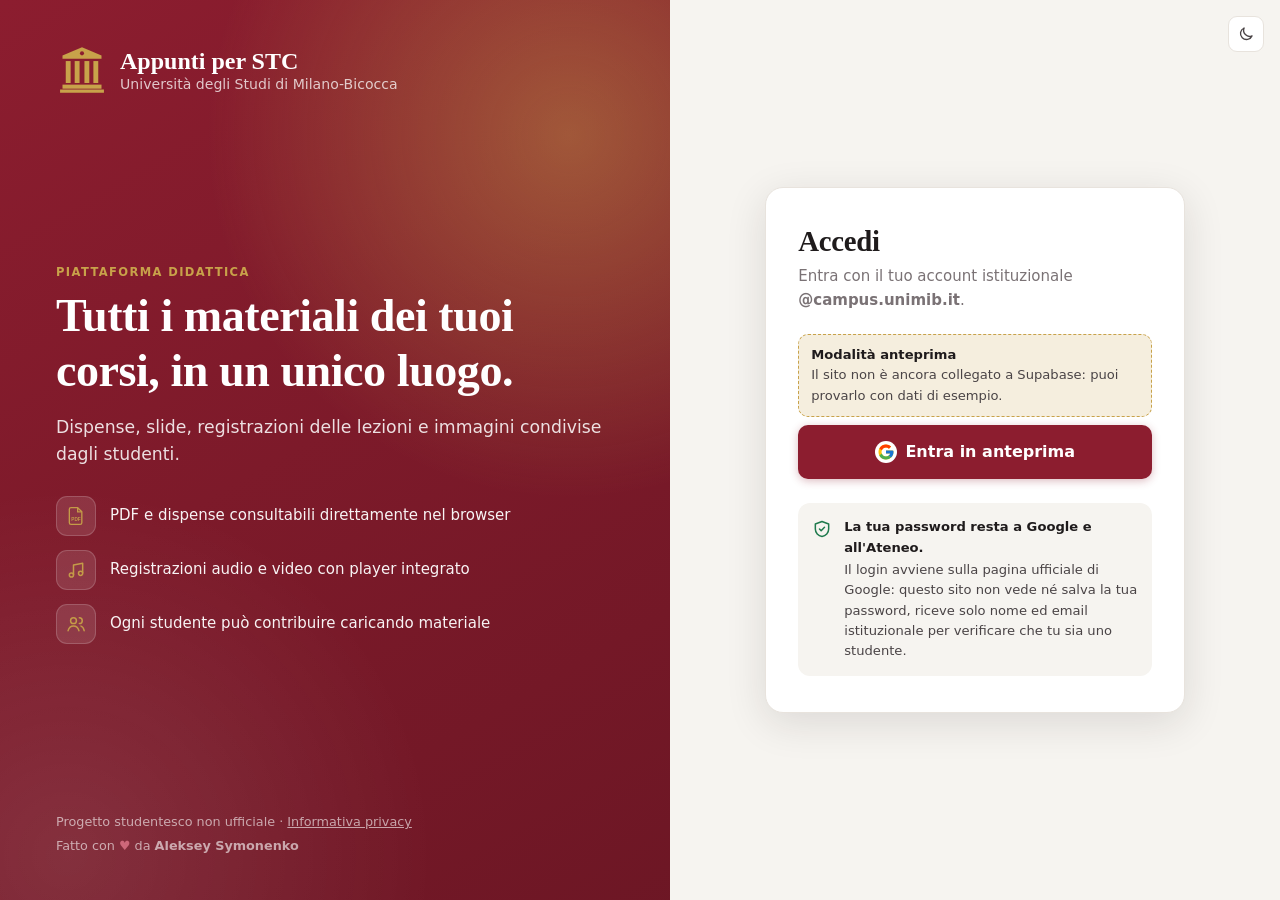
==== commit 48d6f872: "Avviso temporaneo sui documenti di Backblaze (limite giornaliero di download raggiunto) Con filesNot" ====
--- a/docs/index.html
+++ b/docs/index.html
@@ -1,5 +1,5 @@
 <!doctype html>
-<html lang="it" data-v="20261018r">
+<html lang="it" data-v="20261110a">
 <head>
   <meta charset="utf-8">
   <meta name="viewport" content="width=device-width, initial-scale=1, viewport-fit=cover">
@@ -18,14 +18,14 @@
   <link rel="preconnect" href="https://fonts.googleapis.com">
   <link rel="preconnect" href="https://fonts.gstatic.com" crossorigin>
   <link rel="stylesheet" href="https://fonts.googleapis.com/css2?family=Inter:wght@400;500;600;700&family=Source+Serif+4:opsz,wght@8..60,500;8..60,600;8..60,700&display=swap">
-  <link rel="stylesheet" href="css/style.css?v=20261018r">
-  <script src="js/theme.js?v=20261018r"></script>
-  <script src="config.js?v=20261018r"></script>
+  <link rel="stylesheet" href="css/style.css?v=20261110a">
+  <script src="js/theme.js?v=20261110a"></script>
+  <script src="config.js?v=20261110a"></script>
   <script src="js/vendor/supabase-2.110.0.js"></script>
-  <script src="js/api.js?v=20261018r"></script>
-  <script src="js/leagues.js?v=20261018r"></script>
-  <script src="js/tour.js?v=20261018r"></script>
-  <script src="js/app.js?v=20261018r" defer></script>
+  <script src="js/api.js?v=20261110a"></script>
+  <script src="js/leagues.js?v=20261110a"></script>
+  <script src="js/tour.js?v=20261110a"></script>
+  <script src="js/app.js?v=20261110a" defer></script>
 </head>
 <body>
 <svg xmlns="http://www.w3.org/2000/svg" class="sprite" width="0" height="0" aria-hidden="true">
--- a/docs/css/style.css
+++ b/docs/css/style.css
@@ -889,6 +889,20 @@
 
 .install-steps { padding-left: 1.2rem; margin: 6px 0 12px; display: grid; gap: 8px; }
 
+/* ---------- Anno accademico dentro il corso ---------- */
+.aa-tabs { display: flex; align-items: center; gap: 8px; flex-wrap: wrap; margin: -8px 0 22px; padding: 10px 12px; background: var(--surface);
+  border: 1px solid var(--line); border-radius: var(--radius); box-shadow: var(--shadow); }
+.aa-tabs-label { display: inline-flex; align-items: center; gap: 6px; font-size: .82rem; font-weight: 600; color: var(--ink-2); margin-right: 4px; }
+.aa-tabs-label svg { width: 16px; height: 16px; color: var(--primary); }
+.aa-tabs a { display: inline-flex; align-items: center; gap: 6px; padding: 6px 12px; border-radius: 99px; border: 1px solid var(--line); color: var(--ink-2);
+  font-weight: 600; font-size: .86rem; text-decoration: none; white-space: nowrap; transition: border-color .15s, background .15s; }
+.aa-tabs a span { color: var(--muted); font-size: .76rem; font-weight: 500; }
+.aa-tabs a em { font-style: normal; font-size: .68rem; font-weight: 700; text-transform: uppercase; letter-spacing: .04em; color: var(--ok); }
+.aa-tabs a:hover { border-color: color-mix(in srgb, var(--primary) 40%, var(--line)); }
+.aa-tabs a.active { background: var(--primary); border-color: var(--primary); color: #fff; }
+.aa-tabs a.active span, .aa-tabs a.active em { color: rgba(255, 255, 255, .85); }
+.tag-aa { --kc: var(--ink-2); text-transform: none; letter-spacing: 0; }
+
 /* ---------- Pulsante tema ---------- */
 .theme-btn svg { width: 18px; height: 18px; }
 .topbar .theme-btn { margin-left: auto; flex: none; }
@@ -985,6 +999,11 @@
   .course-info p { margin-bottom: 8px; }
 
   .dash-stack { gap: 14px; }
+  .aa-tabs { flex-wrap: nowrap; overflow-x: auto; margin: -4px -12px 14px; padding: 8px 12px; border-radius: 0; border-left: 0; border-right: 0; scrollbar-width: none; }
+  .aa-tabs::-webkit-scrollbar { display: none; }
+  .aa-tabs a { flex: none; padding: 5px 10px; font-size: .8rem; }
+  .aa-tabs-label { flex: none; font-size: 0; gap: 0; margin-right: 0; }
+  .aa-tabs-label svg { width: 18px; height: 18px; }
   .file-item { gap: 10px; padding: 10px 2px; }
   .file-thumb, .dense .file-thumb { width: 40px; height: 40px; border-radius: 9px; }
   .file-thumb svg, .dense .file-thumb svg { width: 20px; height: 20px; }
@@ -1017,6 +1036,7 @@
   .course-tools .sort-select { flex: 0 1 auto; min-width: 0; height: 38px; }
   .course-tools .sort-select select { font-weight: 500; max-width: 130px; }
   .course-tools .inline-search { flex: 1 1 auto; min-width: 0; }
+  .course-tools .inline-search input[type=search] { width: 100%; }
   .folder-chips { flex-wrap: nowrap; overflow-x: auto; margin-right: -14px; padding-right: 14px; scrollbar-width: none; }
   .folder-chips::-webkit-scrollbar { display: none; }
   .folder-chips a { flex: none; }
@@ -1029,3 +1049,8 @@
   .hero-copy h1 { font-size: 1.5rem; }
   .lead { font-size: .95rem; }
 }
+
+/* ---------- Avviso temporaneo sui file ---------- */
+.files-notice > svg { color: var(--accent); }
+.files-notice h2 { margin: 14px 0 6px; }
+.files-notice p { max-width: 420px; margin: 0 auto; }
